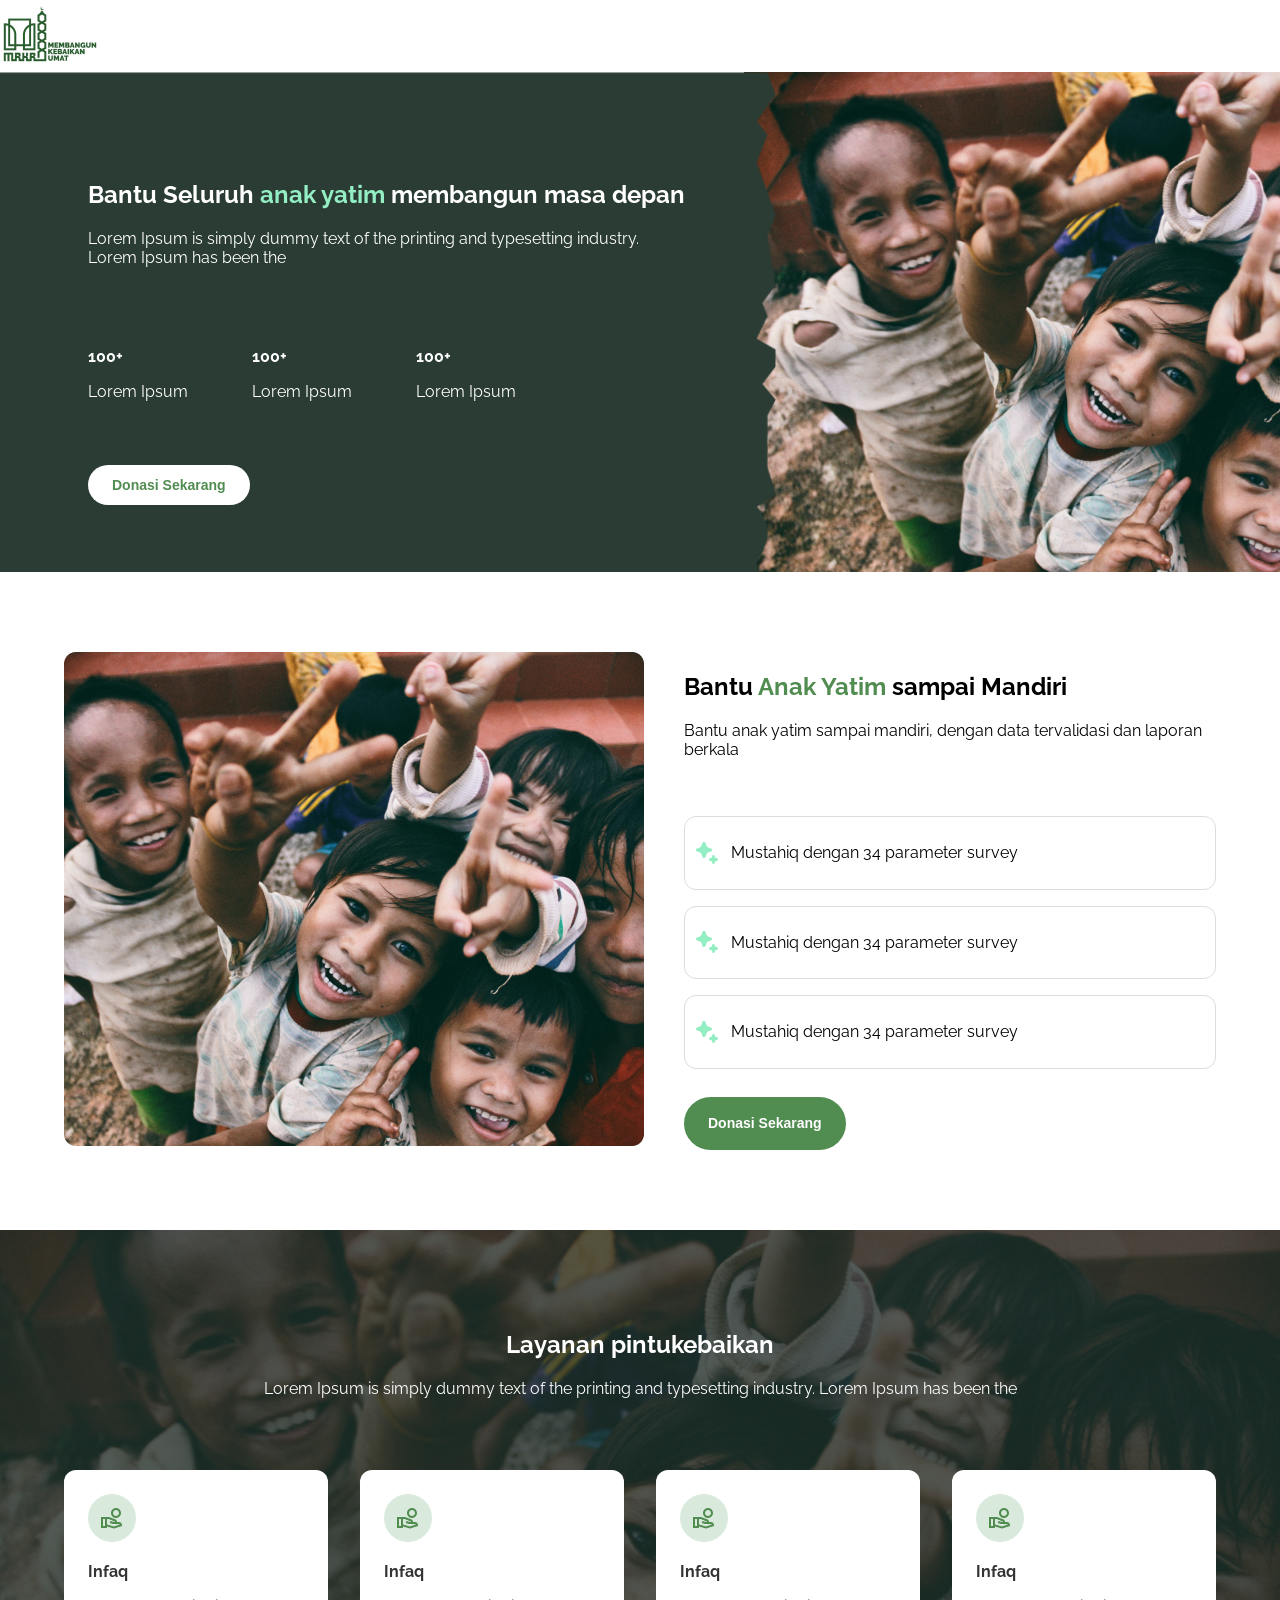
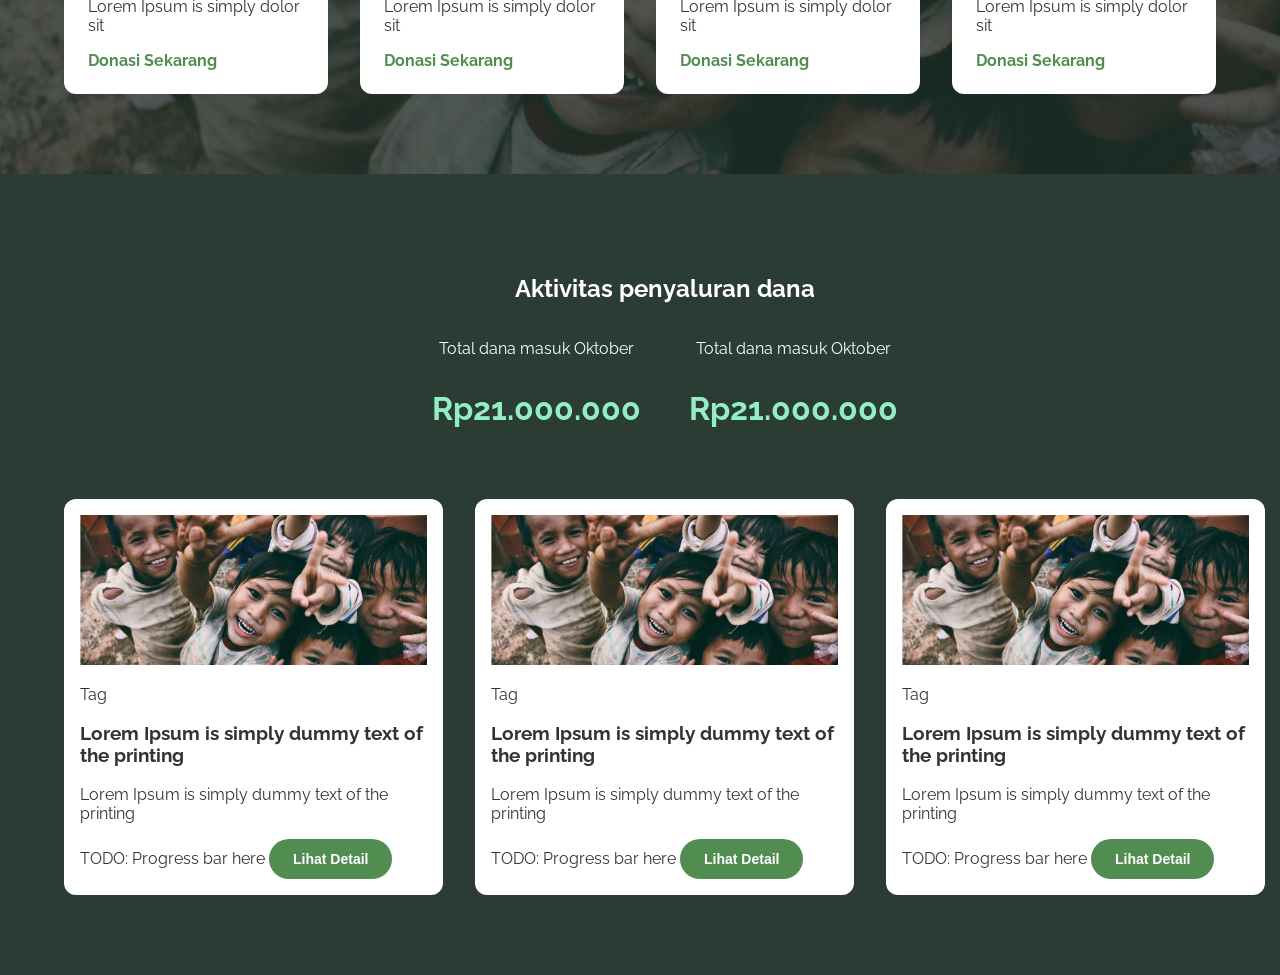
==== index.html @ 6eae84ac "feat(home): add page home" ====
<!DOCTYPE html>
<html lang="en">
  <head>
    <meta charset="UTF-8" />
    <meta name="viewport" content="width=device-width, initial-scale=1.0" />
    <title>Document</title>
    <link rel="stylesheet" href="home.css" />
  </head>
  <body>
    <nav>
      <a href="#">
        <img src="assets/Logo.png" alt="Logo" />
      </a>
    </nav>
    <section class="hero d-flex">
      <div class="hero-left">
        <div>
          <h1>Bantu Seluruh <span>anak yatim</span> membangun masa depan</h1>
          <p>
            Lorem Ipsum is simply dummy text of the printing and typesetting
            industry. Lorem Ipsum has been the
          </p>
        </div>
        <div class="d-flex credibility">
          <div class="desc">
            <p class="number"><b>100+</b></p>
            <p>Lorem Ipsum</p>
          </div>
          <div class="desc">
            <p class="number"><b>100+</b></p>
            <p>Lorem Ipsum</p>
          </div>
          <div class="desc">
            <p class="number"><b>100+</b></p>
            <p>Lorem Ipsum</p>
          </div>
        </div>
        <button class="tertiary lg">Donasi Sekarang</button>
      </div>
      <div class="hero-right">
        <img src="assets/ImageHeroRight.png" alt="hero" />
      </div>
    </section>

    <!-- section bantu  -->
    <div class="help">
      <div class="page-center">
        <div class="help-content d-flex">
          <div class="help-left">
            <img src="assets/ImageSection2.png" alt="Bantu" />
          </div>
          <div class="help-right">
            <div>
              <h2>Bantu <span>Anak Yatim</span> sampai Mandiri</h2>
              <p>
                Bantu anak yatim sampai mandiri, dengan data tervalidasi dan
                laporan berkala
              </p>
            </div>
            <div class="group-bantu">
              <div class="d-flex bantu-item">
                <img
                  src="assets/VectorIconSparkle.svg"
                  alt="VectorIconSparkle"
                />
                <p>Mustahiq dengan 34 parameter survey</p>
              </div>
              <div class="d-flex bantu-item">
                <img
                  src="assets/VectorIconSparkle.svg"
                  alt="VectorIconSparkle"
                />
                <p>Mustahiq dengan 34 parameter survey</p>
              </div>
              <div class="d-flex bantu-item">
                <img
                  src="assets/VectorIconSparkle.svg"
                  alt="VectorIconSparkle"
                />
                <p>Mustahiq dengan 34 parameter survey</p>
              </div>
            </div>
            <button class="primary lg">Donasi Sekarang</button>
          </div>
        </div>
      </div>
    </div>
    <!-- end of section bantu -->

    <!-- section layanan  -->
    <div class="layanan">
      <div class="page-center">
        <div class="layanan-content">
          <div class="text-center">
            <h2>Layanan pintukebaikan</h2>
            <p>
              Lorem Ipsum is simply dummy text of the printing and typesetting
              industry. Lorem Ipsum has been the
            </p>
          </div>
          <div class="group-layanan d-flex">
            <div class="layanan-item">
              <img src="assets/VectorIconInfaq.svg" alt="Layanan" />
              <p><b>Infaq</b></p>
              <p>Lorem Ipsum is simply dolor sit</p>
              <a href="#">Donasi Sekarang</a>
            </div>
            <div class="layanan-item">
              <img src="assets/VectorIconInfaq.svg" alt="Layanan" />
              <p><b>Infaq</b></p>
              <p>Lorem Ipsum is simply dolor sit</p>
              <a href="#">Donasi Sekarang</a>
            </div>
            <div class="layanan-item">
              <img src="assets/VectorIconInfaq.svg" alt="Layanan" />
              <p><b>Infaq</b></p>
              <p>Lorem Ipsum is simply dolor sit</p>
              <a href="#">Donasi Sekarang</a>
            </div>
            <div class="layanan-item">
              <img src="assets/VectorIconInfaq.svg" alt="Layanan" />
              <p><b>Infaq</b></p>
              <p>Lorem Ipsum is simply dolor sit</p>
              <a href="#">Donasi Sekarang</a>
            </div>
          </div>
        </div>
      </div>
    </div>
    <!-- end of layanan  -->

    <!-- section activity  -->
    <div class="activity">
      <div class="page-center">
        <div class="activity-content">
          <div class="text-center">
            <h2>Aktivitas penyaluran dana</h2>
            <div class="d-flex justify-content-center informasi-dana">
              <div class="dana">
                <p>Total dana masuk Oktober</p>
                <p class="amount">Rp21.000.000</p>
              </div>
              <div class="dana">
                <p>Total dana masuk Oktober</p>
                <p class="amount">Rp21.000.000</p>
              </div>
            </div>
          </div>
          <!-- TODO: Tab here  -->
          <div class="group-activity d-flex">
            <div class="activity-item">
              <img src="assets/Image.png" alt="Aktivitas" />
              <p class="tag">Tag</p>
              <h3>Lorem Ipsum is simply dummy text of the printing</h3>
              <p>Lorem Ipsum is simply dummy text of the printing</p>
              TODO: Progress bar here
              <button class="primary lg">Lihat Detail</button>
            </div>
            <div class="activity-item">
              <img src="assets/Image.png" alt="Aktivitas" />
              <p class="tag">Tag</p>
              <h3>Lorem Ipsum is simply dummy text of the printing</h3>
              <p>Lorem Ipsum is simply dummy text of the printing</p>
              TODO: Progress bar here
              <button class="primary lg">Lihat Detail</button>
            </div>
            <div class="activity-item">
              <img src="assets/Image.png" alt="Aktivitas" />
              <p class="tag">Tag</p>
              <h3>Lorem Ipsum is simply dummy text of the printing</h3>
              <p>Lorem Ipsum is simply dummy text of the printing</p>
              TODO: Progress bar here
              <button class="primary lg">Lihat Detail</button>
            </div>
          </div>
        </div>
      </div>
    </div>
    <!-- end of activity  -->
  </body>
</html>
---- home.css ----
@import url("https://fonts.googleapis.com/css2?family=Raleway:wght@400;600;700&display=swap");
body {
  font-family: Raleway;
  overflow-x: hidden;
  margin: 0;
}

.page-center {
  max-width: 1200px;
  width: 90%;
  margin: auto;
}

:root {
  --primary: #518c51;
  --secondary: #d9eadc;
  --dark: #2a3c34;
  --light: #fff;
  --accent: #94eec3;
  --text: #333;
  --border: #dddddd;
  --disabled: #d3d3d3;
}

button {
  cursor: pointer;
  border-radius: 4rem;
  font-weight: bold;
  transition: all 0.2s ease-in-out;
  padding: 0.75rem 1.5rem;
  width: fit-content;
}

button.primary {
  background-color: var(--primary);
  color: var(--light);
  border: none;
}

button.primary:hover {
  background-color: var(--dark);
}

button.secondary {
  background-color: transparent;
  color: var(--light);
  border: 1px solid var(--light);
}

button.secondary:hover {
  background-color: var(--text);
  color: var(--light);
}

button.tertiary {
  background-color: var(--light);
  color: var(--primary);
  border: none;
}

button.tertiary:hover {
  background-color: var(--secondary);
  color: var(--primary);
}

button.lg {
  font-size: 1rem;
}

button.lg {
  font-size: 0.875rem;
}

.d-flex {
  display: flex;
}
.text-center {
  text-align: center;
}
.justify-content-center {
  justify-content: center;
}
.hero span {
  color: var(--accent);
}
.hero {
  color: var(--light);
}

@media (min-width: 1025px) {
  .hero {
    position: relative;
    height: 500px;
  }

  .hero-left {
    background-image: url("assets/ImagebackgroundHero.png");
    background-repeat: no-repeat;
    background-size: cover;
    position: relative;
    display: flex;
    flex-direction: column;
    gap: 48px;
    z-index: 99;
    padding: 88px;
    width: 600px;
  }

  .hero-right img {
    position: absolute;
    margin-left: -2rem;
    height: 500px;
  }
  .credibility {
    gap: 64px;
  }
  .help {
    padding: 80px 0;
  }
  .help-content {
    gap: 40px;
  }
  .help-right {
    display: grid;
    gap: 28px;
  }
  .layanan {
    padding: 80px 0;
    color: var(--light);
  }
  .layanan-content {
    display: grid;
    gap: 56px;
  }
  .activity {
    padding: 80px 0;
  }
  .group-activity {
    gap: 2rem;
  }
  .amount {
    font-size: 2rem;
  }
  .informasi-dana {
    gap: 3rem;
  }
}

@media (max-width: 1024px) {
  .hero {
    flex-wrap: wrap;
    flex-direction: column-reverse;
  }
  .hero-left {
    background-image: url("assets/ImageBackgroundHeroMobile.png");
    background-repeat: no-repeat;
    background-size: cover;
    padding: 60px 20px;
    margin-top: -3rem;
  }
  .hero-right img {
    width: -webkit-fill-available;
    height: 250px;
    object-fit: cover;
  }
  .hero-left {
    display: flex;
    flex-direction: column;
    gap: 1rem;
  }
  .credibility {
    gap: 32px;
  }
  button {
    width: 100%;
  }
  .help-left img {
    width: 100%;
    height: 100%;
  }
  .help-content {
    flex-wrap: wrap;
  }
  .help {
    padding: 64px 0;
  }
  .help-right {
    display: grid;
    gap: 20px;
  }
  .layanan {
    padding: 64px 0;
    color: var(--light);
  }
  .layanan-content {
    display: grid;
    gap: 32px;
  }
  .group-layanan {
    display: grid;
    grid-template-columns: 1fr 1fr;
  }
  .activity {
    padding: 64px 0;
  }
  .group-activity {
    gap: 1rem;
  }
  .group-activity {
    overflow-x: scroll;
  }
  .amount {
    font-size: 1.5rem;
  }
  .informasi-dana {
    display: grid;
  }
}

/* section bantu  */
.group-bantu {
  display: grid;
  gap: 1rem;
}

.help-right span {
  color: var(--primary);
}

.bantu-item {
  padding: 0.5rem;
  border: 1px solid var(--border);
  border-radius: 12px;
  align-items: center;
  gap: 10px;
}

.bantu-item img {
  width: 28px;
  height: 28px;
}

/* layanan  */
.layanan {
  background-image: url("assets/ImageBackgroundLayanan.png");
  background-size: cover;
  background-repeat: no-repeat;
}

.layanan a {
  text-decoration: none;
  color: var(--primary);
  font-weight: bold;
}
.layanan-item {
  background-color: var(--light);
  color: var(--text);
  padding: 1.5rem;
  border-radius: 12px;
}

.group-layanan {
  gap: 2rem;
}

/* activity */
.activity {
  background-color: var(--dark);
  color: var(--light);
}
.activity-content {
  display: grid;
  gap: 40px;
}

.activity-item {
  background-color: var(--light);
  padding: 1rem;
  border-radius: 12px;
  color: var(--text);
}

.amount {
  font-weight: bold;
  color: var(--accent);
}
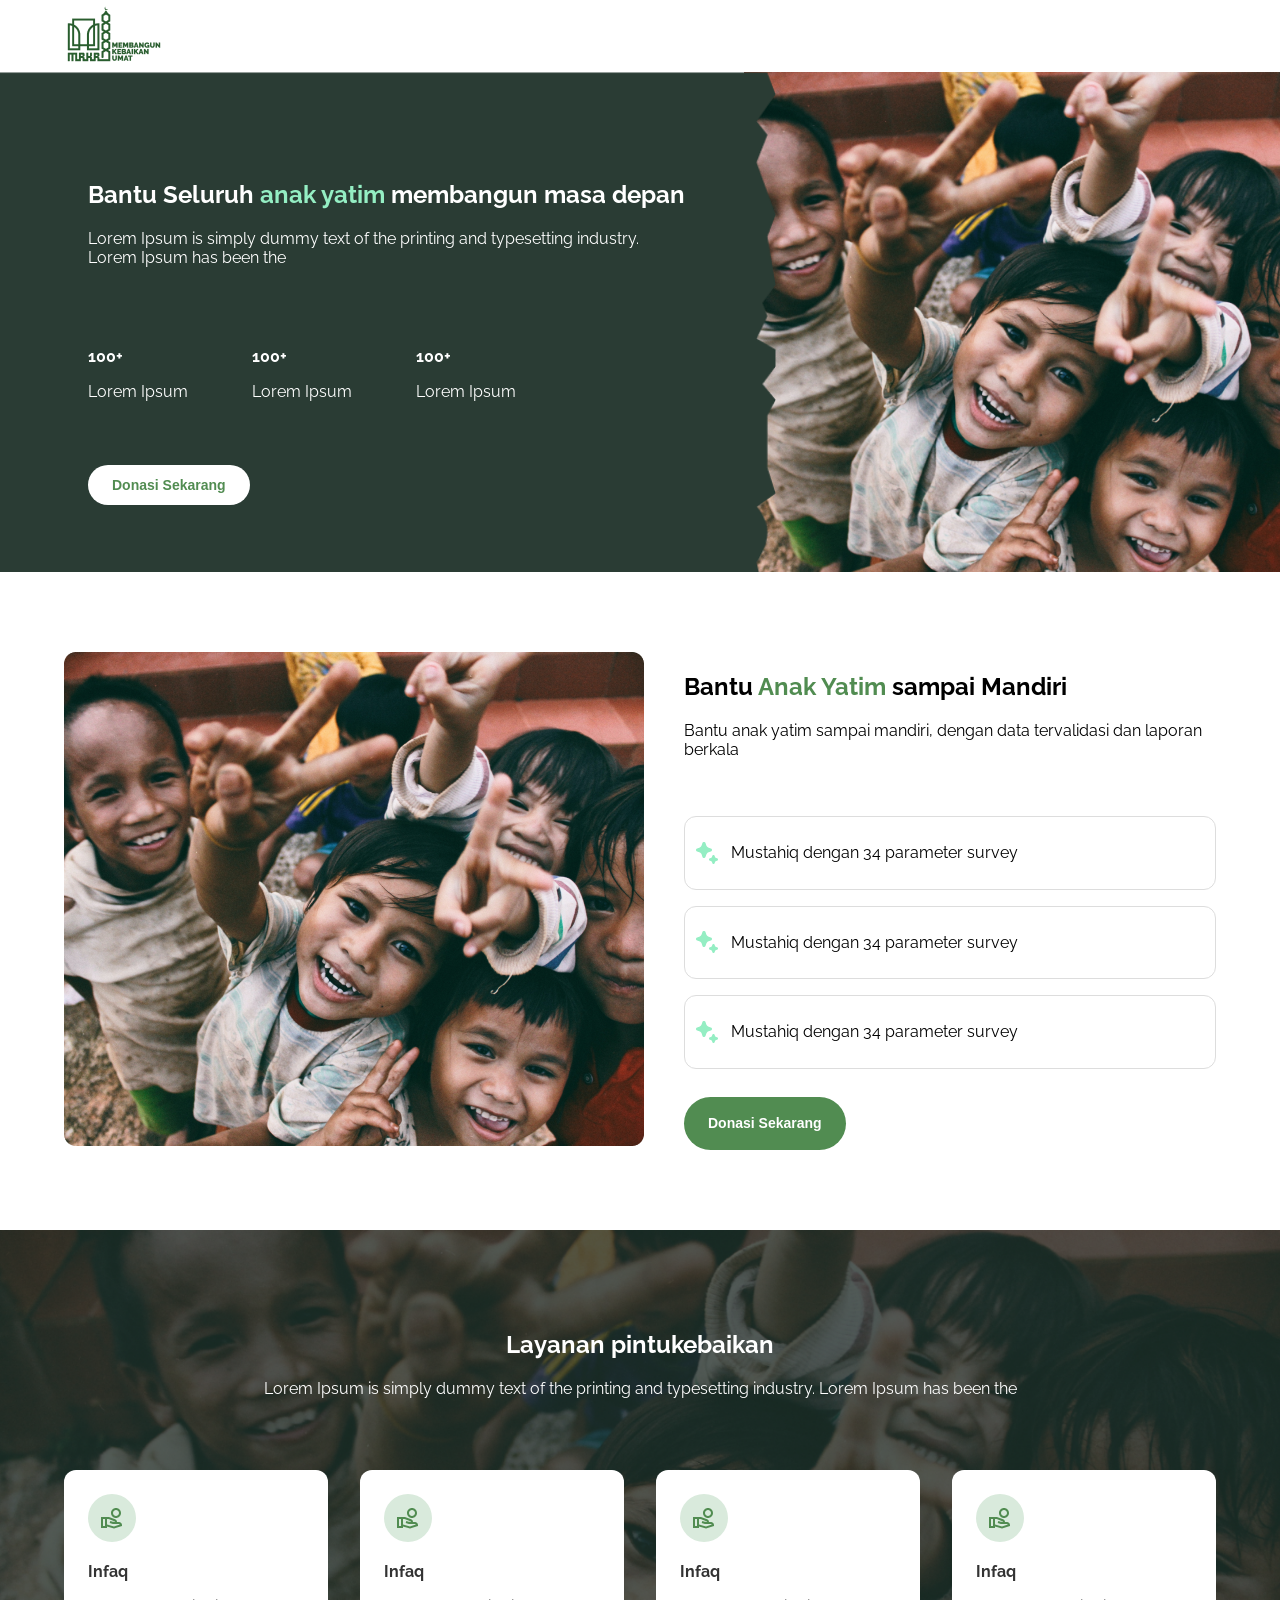
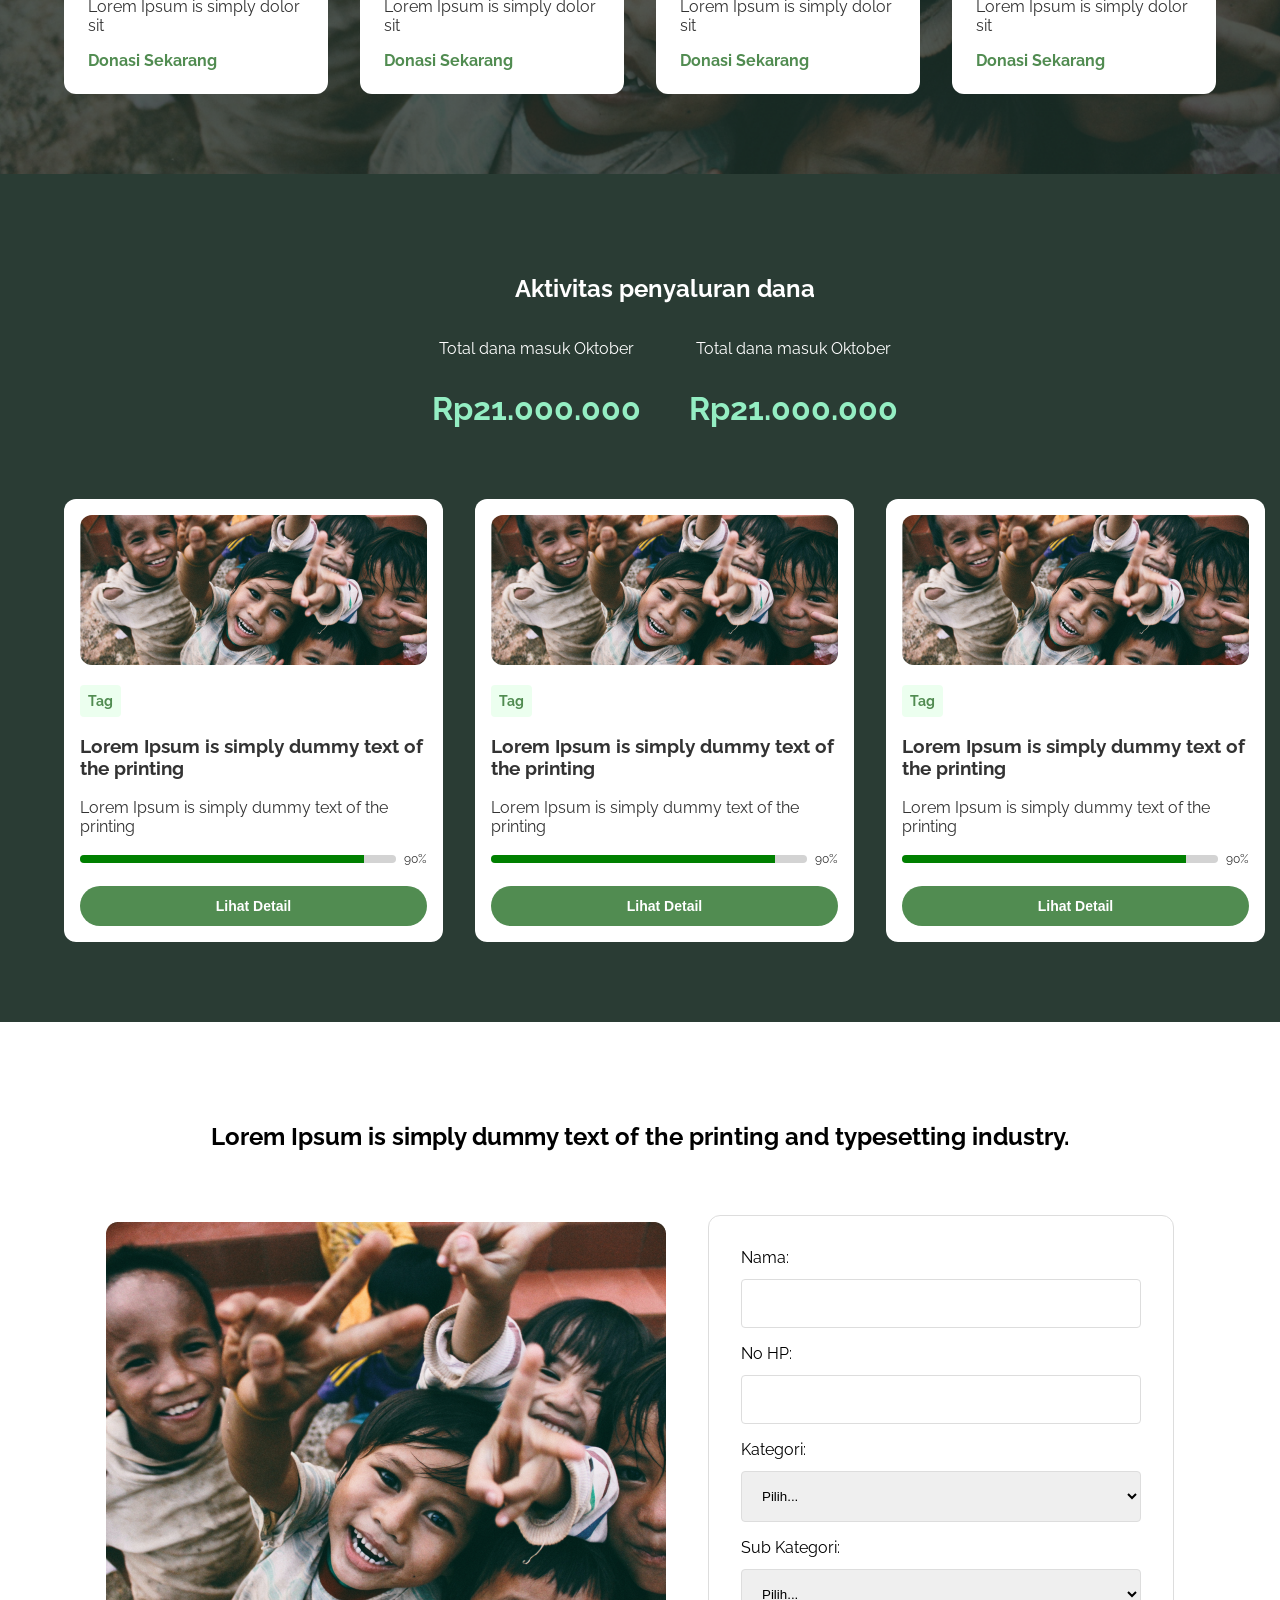
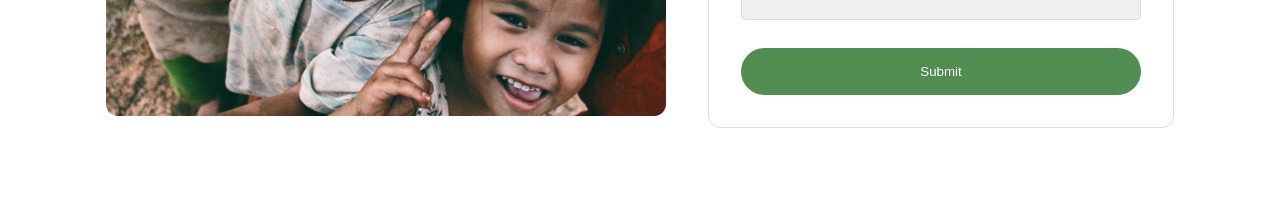
==== commit 103f047f: "chore(home): add form & fix responsive" ====
--- a/index.html
+++ b/index.html
@@ -7,7 +7,7 @@
     <link rel="stylesheet" href="home.css" />
   </head>
   <body>
-    <nav>
+    <nav class="page-center">
       <a href="#">
         <img src="assets/Logo.png" alt="Logo" />
       </a>
@@ -150,32 +150,103 @@
           <div class="group-activity d-flex">
             <div class="activity-item">
               <img src="assets/Image.png" alt="Aktivitas" />
-              <p class="tag">Tag</p>
-              <h3>Lorem Ipsum is simply dummy text of the printing</h3>
-              <p>Lorem Ipsum is simply dummy text of the printing</p>
-              TODO: Progress bar here
-              <button class="primary lg">Lihat Detail</button>
+              <div>
+                <p class="tag">Tag</p>
+                <h3>Lorem Ipsum is simply dummy text of the printing</h3>
+                <p>Lorem Ipsum is simply dummy text of the printing</p>
+                <div class="bar d-flex align-items-center">
+                  <div class="progress-bar">
+                    <div class="inner-bar" data-progress="90"></div>
+                  </div>
+                  <div class="percentage-label" data-progress="90">90%</div>
+                </div>
+              </div>
+              <button class="primary lg w-full">Lihat Detail</button>
             </div>
             <div class="activity-item">
               <img src="assets/Image.png" alt="Aktivitas" />
-              <p class="tag">Tag</p>
-              <h3>Lorem Ipsum is simply dummy text of the printing</h3>
-              <p>Lorem Ipsum is simply dummy text of the printing</p>
-              TODO: Progress bar here
-              <button class="primary lg">Lihat Detail</button>
+              <div>
+                <p class="tag">Tag</p>
+                <h3>Lorem Ipsum is simply dummy text of the printing</h3>
+                <p>Lorem Ipsum is simply dummy text of the printing</p>
+                <div class="bar d-flex align-items-center">
+                  <div class="progress-bar">
+                    <div class="inner-bar" data-progress="90"></div>
+                  </div>
+                  <div class="percentage-label" data-progress="90">90%</div>
+                </div>
+              </div>
+              <button class="primary lg w-full">Lihat Detail</button>
             </div>
             <div class="activity-item">
               <img src="assets/Image.png" alt="Aktivitas" />
-              <p class="tag">Tag</p>
-              <h3>Lorem Ipsum is simply dummy text of the printing</h3>
-              <p>Lorem Ipsum is simply dummy text of the printing</p>
-              TODO: Progress bar here
-              <button class="primary lg">Lihat Detail</button>
+              <div>
+                <p class="tag">Tag</p>
+                <h3>Lorem Ipsum is simply dummy text of the printing</h3>
+                <p>Lorem Ipsum is simply dummy text of the printing</p>
+                <div class="bar d-flex align-items-center">
+                  <div class="progress-bar">
+                    <div class="inner-bar" data-progress="90"></div>
+                  </div>
+                  <div class="percentage-label" data-progress="90">90%</div>
+                </div>
+              </div>
+              <button class="primary lg w-full">Lihat Detail</button>
             </div>
           </div>
         </div>
       </div>
     </div>
     <!-- end of activity  -->
+
+    <!-- form   -->
+    <div class="form">
+      <div class="page-center">
+        <h2 class="text-center">
+          Lorem Ipsum is simply dummy text of the printing and typesetting
+          industry.
+        </h2>
+        <div class="form-content d-flex">
+          <div class="form-left">
+            <img src="assets/ImageForm.png" alt="Image Form" />
+          </div>
+          <div class="form-right">
+            <form>
+              <div>
+                <label for="name">Nama:</label><br />
+                <input type="text" id="name" name="name" />
+              </div>
+              <div>
+                <label for="phone">No HP:</label><br />
+                <input type="tel" id="phone" name="phone" />
+              </div>
+              <div>
+                <label for="category">Kategori:</label><br />
+                <select id="category" name="category">
+                  <option value="">Pilih...</option>
+                  <option value="kategori1">Kategori 1</option>
+                  <option value="kategori2">Kategori 2</option>
+                  <!-- tambahkan option lain jika diperlukan -->
+                </select>
+              </div>
+
+              <div>
+                <label for="subcategory">Sub Kategori:</label><br />
+                <select id="subcategory" name="subcategory">
+                  <option value="">Pilih...</option>
+                  <option value="subkategori1">Sub Kategori 1</option>
+                  <option value="subkategori2">Sub Kategori 2</option>
+                  <!-- tambahkan option lain jika diperlukan -->
+                </select>
+              </div>
+
+              <input class="primary radius-full" type="submit" value="Submit" />
+            </form>
+          </div>
+        </div>
+      </div>
+    </div>
+    <!-- end of form  -->
+    <script src="home.js"></script>
   </body>
 </html>
--- a/home.css
+++ b/home.css
@@ -22,6 +22,24 @@
   --disabled: #d3d3d3;
 }
 
+.tag {
+  background-color: #ecffef;
+  color: var(--primary);
+  padding: 0.5rem;
+  border-radius: 4px;
+  font-weight: bold;
+  font-size: 14px;
+  width: fit-content;
+  margin: 0;
+}
+input,
+select {
+  width: -webkit-fill-available;
+  padding: 1rem;
+  border-radius: 4px;
+  border: 1px solid var(--border);
+  margin-top: 0.75rem;
+}
 button {
   cursor: pointer;
   border-radius: 4rem;
@@ -31,7 +49,8 @@
   width: fit-content;
 }
 
-button.primary {
+button.primary,
+.primary {
   background-color: var(--primary);
   color: var(--light);
   border: none;
@@ -70,13 +89,21 @@
 button.lg {
   font-size: 0.875rem;
 }
-
+.w-full {
+  width: 100%;
+}
+.radius-full {
+  border-radius: 4rem;
+}
 .d-flex {
   display: flex;
 }
 .text-center {
   text-align: center;
 }
+.align-items-center {
+  align-items: center;
+}
 .justify-content-center {
   justify-content: center;
 }
@@ -86,7 +113,12 @@
 .hero {
   color: var(--light);
 }
-
+form {
+  border-radius: 12px;
+  border: 1px solid var(--border);
+  gap: 1rem;
+  display: grid;
+}
 @media (min-width: 1025px) {
   .hero {
     position: relative;
@@ -110,6 +142,8 @@
     position: absolute;
     margin-left: -2rem;
     height: 500px;
+    width: -webkit-fill-available;
+    object-fit: cover;
   }
   .credibility {
     gap: 64px;
@@ -143,6 +177,18 @@
   }
   .informasi-dana {
     gap: 3rem;
+  }
+  form {
+    padding: 2rem;
+    width: 400px;
+  }
+  .form {
+    padding: 80px 0;
+  }
+  .form-content {
+    justify-content: space-evenly;
+    align-items: center;
+    margin-top: 4rem;
   }
 }
 
@@ -159,7 +205,7 @@
     margin-top: -3rem;
   }
   .hero-right img {
-    width: -webkit-fill-available;
+    width: 100%;
     height: 250px;
     object-fit: cover;
   }
@@ -214,6 +260,20 @@
   }
   .informasi-dana {
     display: grid;
+  }
+  .form-right {
+    width: 100%;
+    display: flex;
+  }
+  .form {
+    padding: 40px 0;
+  }
+  form {
+    padding: 1.5rem;
+    width: 100%;
+  }
+  .form-left {
+    display: none;
   }
 }
 
@@ -278,9 +338,37 @@
   padding: 1rem;
   border-radius: 12px;
   color: var(--text);
-}
-
+  display: flex;
+  flex-direction: column;
+  gap: 1.25rem;
+}
+.activity-item img {
+  border-radius: 12px;
+}
 .amount {
   font-weight: bold;
   color: var(--accent);
 }
+
+/* progress bar  */
+.progress-bar {
+  background-color: #d3d3d3; /* Warna grey */
+  height: 0.5rem;
+  width: 100%;
+  border-radius: 10px;
+  overflow: hidden;
+}
+
+.inner-bar {
+  background-color: #008000; /* Warna green */
+  height: 100%;
+  width: 0; /* Lebar ini akan diubah menggunakan JavaScript */
+}
+.percentage-label {
+  color: var(--text);
+  font-size: 0.75rem;
+  margin-left: 0.5rem;
+}
+.bar {
+  margin-top: 0.75rem;
+}
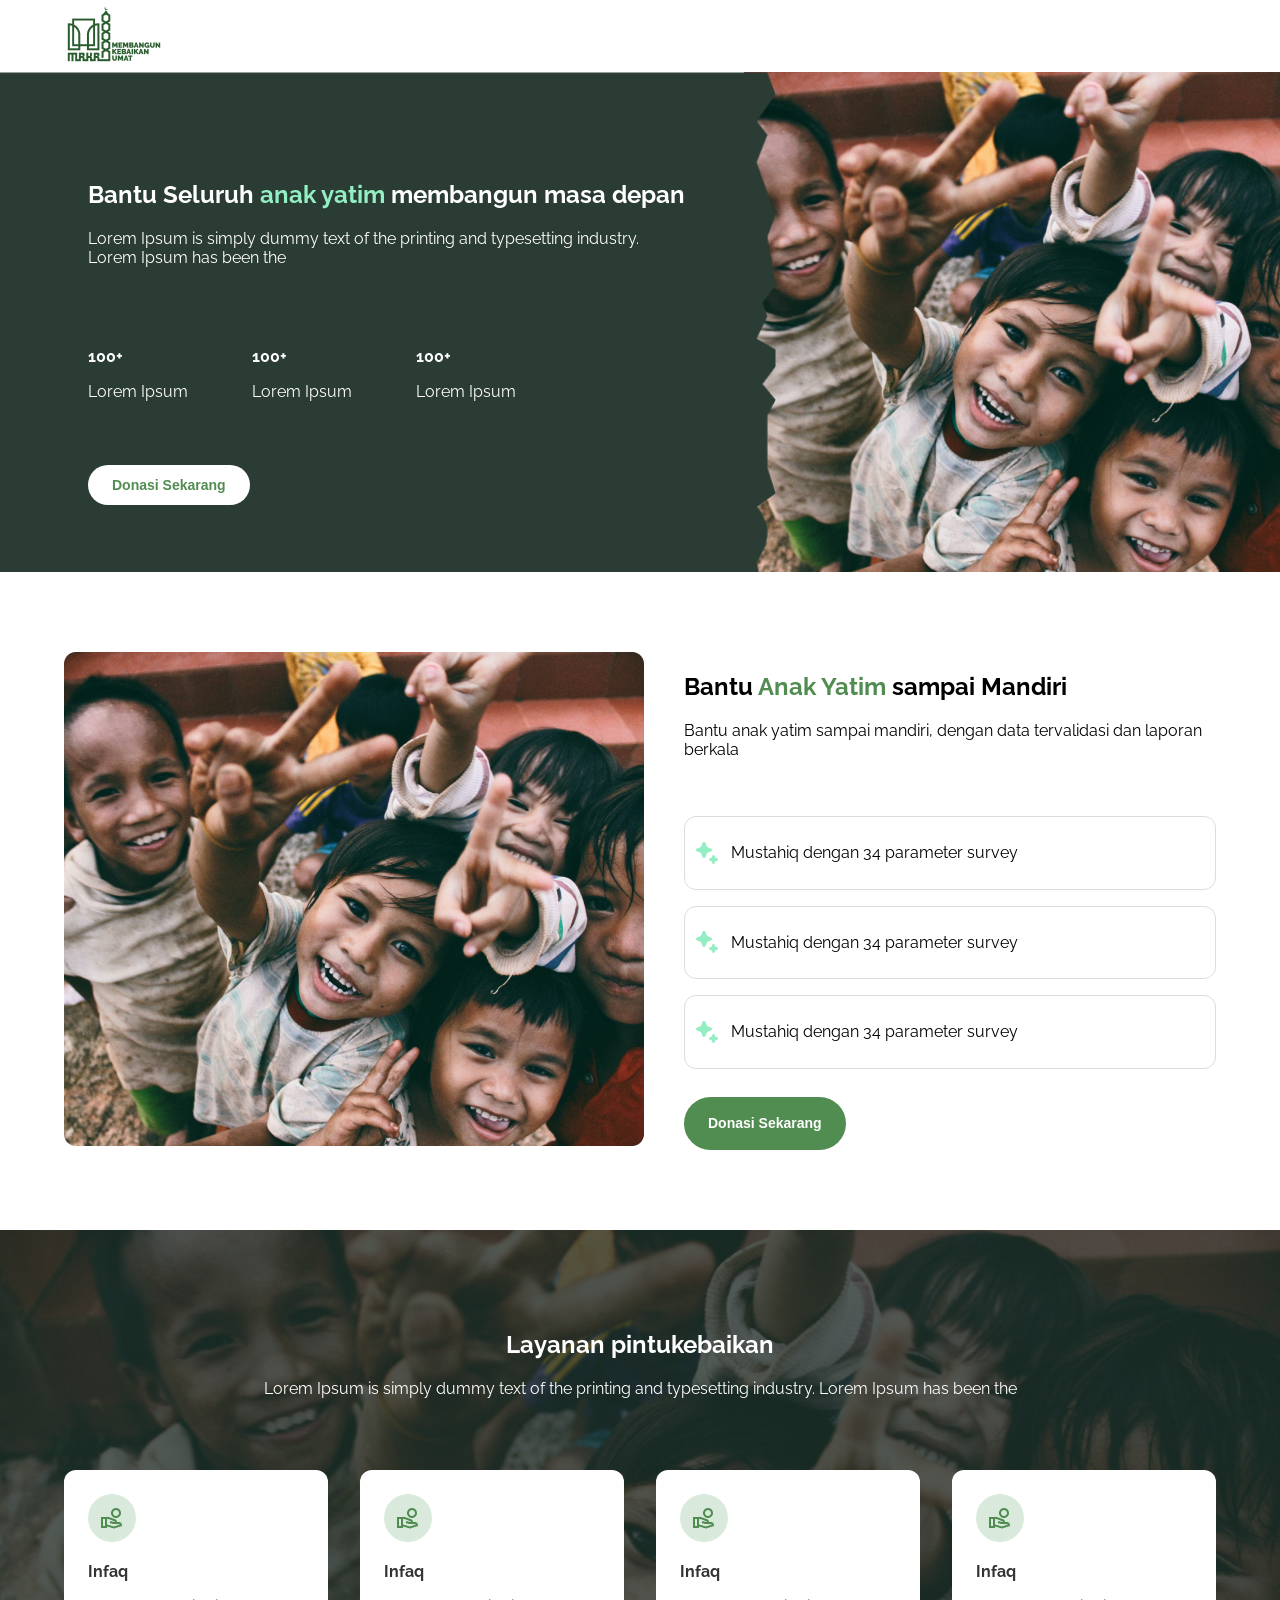
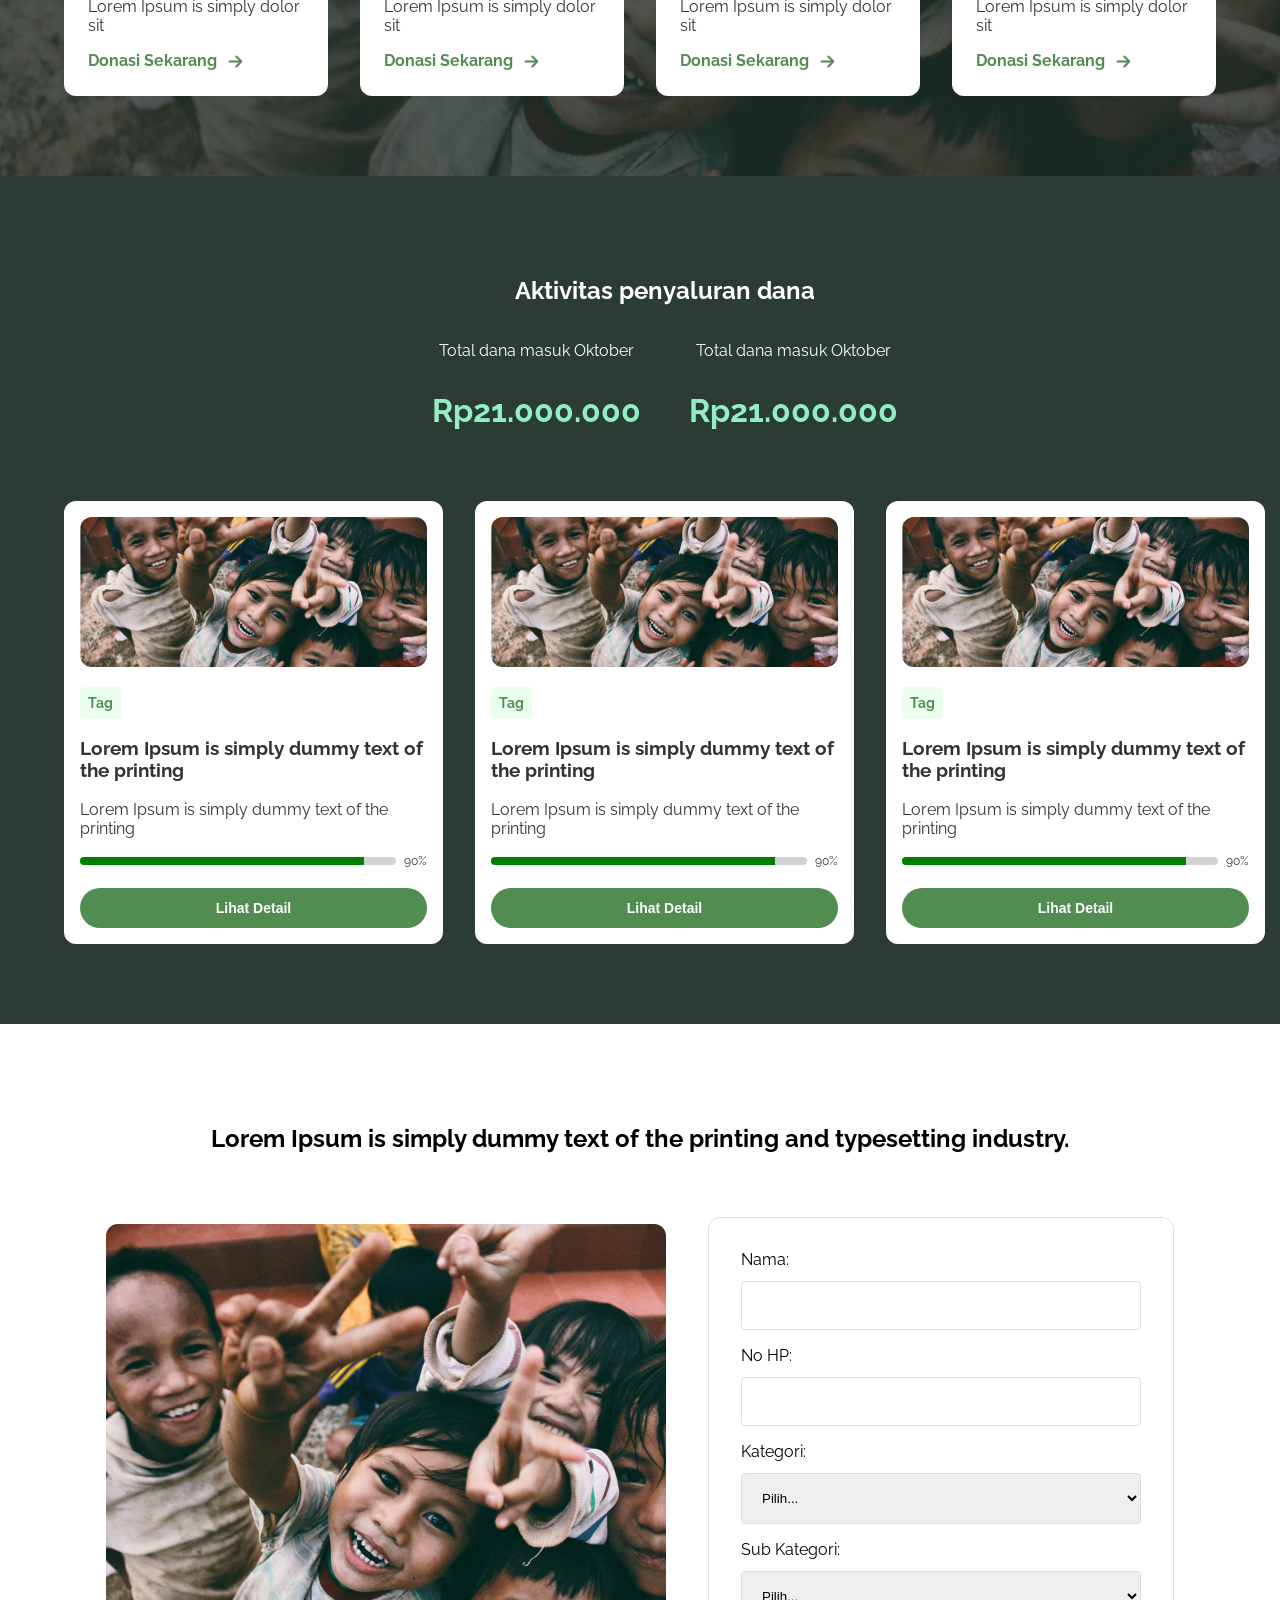
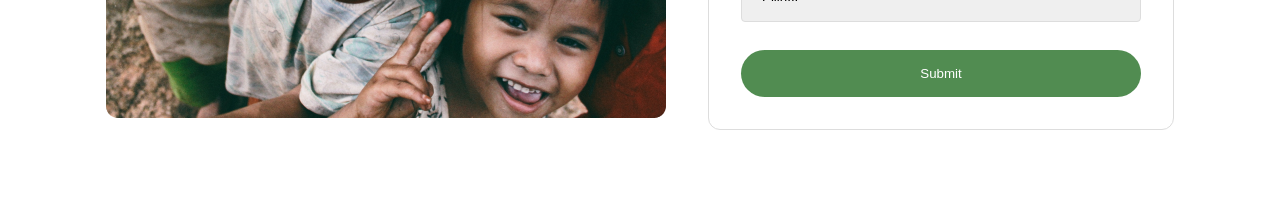
==== commit cf2b0f0c: "feat(anak-yatim): add page anak yatim" ====
--- a/index.html
+++ b/index.html
@@ -103,25 +103,37 @@
               <img src="assets/VectorIconInfaq.svg" alt="Layanan" />
               <p><b>Infaq</b></p>
               <p>Lorem Ipsum is simply dolor sit</p>
-              <a href="#">Donasi Sekarang</a>
-            </div>
-            <div class="layanan-item">
-              <img src="assets/VectorIconInfaq.svg" alt="Layanan" />
-              <p><b>Infaq</b></p>
-              <p>Lorem Ipsum is simply dolor sit</p>
-              <a href="#">Donasi Sekarang</a>
-            </div>
-            <div class="layanan-item">
-              <img src="assets/VectorIconInfaq.svg" alt="Layanan" />
-              <p><b>Infaq</b></p>
-              <p>Lorem Ipsum is simply dolor sit</p>
-              <a href="#">Donasi Sekarang</a>
-            </div>
-            <div class="layanan-item">
-              <img src="assets/VectorIconInfaq.svg" alt="Layanan" />
-              <p><b>Infaq</b></p>
-              <p>Lorem Ipsum is simply dolor sit</p>
-              <a href="#">Donasi Sekarang</a>
+              <div class="d-flex link">
+                <a href="#" class="align-items-center">Donasi Sekarang </a>
+                <img src="assets/VectorIconArrowRight.svg" alt="Arrow Right" />
+              </div>
+            </div>
+            <div class="layanan-item">
+              <img src="assets/VectorIconInfaq.svg" alt="Layanan" />
+              <p><b>Infaq</b></p>
+              <p>Lorem Ipsum is simply dolor sit</p>
+              <div class="d-flex link">
+                <a href="#" class="align-items-center">Donasi Sekarang </a>
+                <img src="assets/VectorIconArrowRight.svg" alt="Arrow Right" />
+              </div>
+            </div>
+            <div class="layanan-item">
+              <img src="assets/VectorIconInfaq.svg" alt="Layanan" />
+              <p><b>Infaq</b></p>
+              <p>Lorem Ipsum is simply dolor sit</p>
+              <div class="d-flex link">
+                <a href="#" class="align-items-center">Donasi Sekarang </a>
+                <img src="assets/VectorIconArrowRight.svg" alt="Arrow Right" />
+              </div>
+            </div>
+            <div class="layanan-item">
+              <img src="assets/VectorIconInfaq.svg" alt="Layanan" />
+              <p><b>Infaq</b></p>
+              <p>Lorem Ipsum is simply dolor sit</p>
+              <div class="d-flex link">
+                <a href="#" class="align-items-center">Donasi Sekarang </a>
+                <img src="assets/VectorIconArrowRight.svg" alt="Arrow Right" />
+              </div>
             </div>
           </div>
         </div>
@@ -197,6 +209,7 @@
         </div>
       </div>
     </div>
+
     <!-- end of activity  -->
 
     <!-- form   -->
--- a/home.css
+++ b/home.css
@@ -107,6 +107,11 @@
 .justify-content-center {
   justify-content: center;
 }
+
+.justify-content-space-between {
+  justify-content: space-between;
+}
+
 .hero span {
   color: var(--accent);
 }
@@ -203,6 +208,8 @@
     background-size: cover;
     padding: 60px 20px;
     margin-top: -3rem;
+    position: relative;
+    z-index: 99;
   }
   .hero-right img {
     width: 100%;
@@ -306,8 +313,10 @@
   background-size: cover;
   background-repeat: no-repeat;
 }
-
-.layanan a {
+.link {
+  gap: 8px;
+}
+.link a {
   text-decoration: none;
   color: var(--primary);
   font-weight: bold;
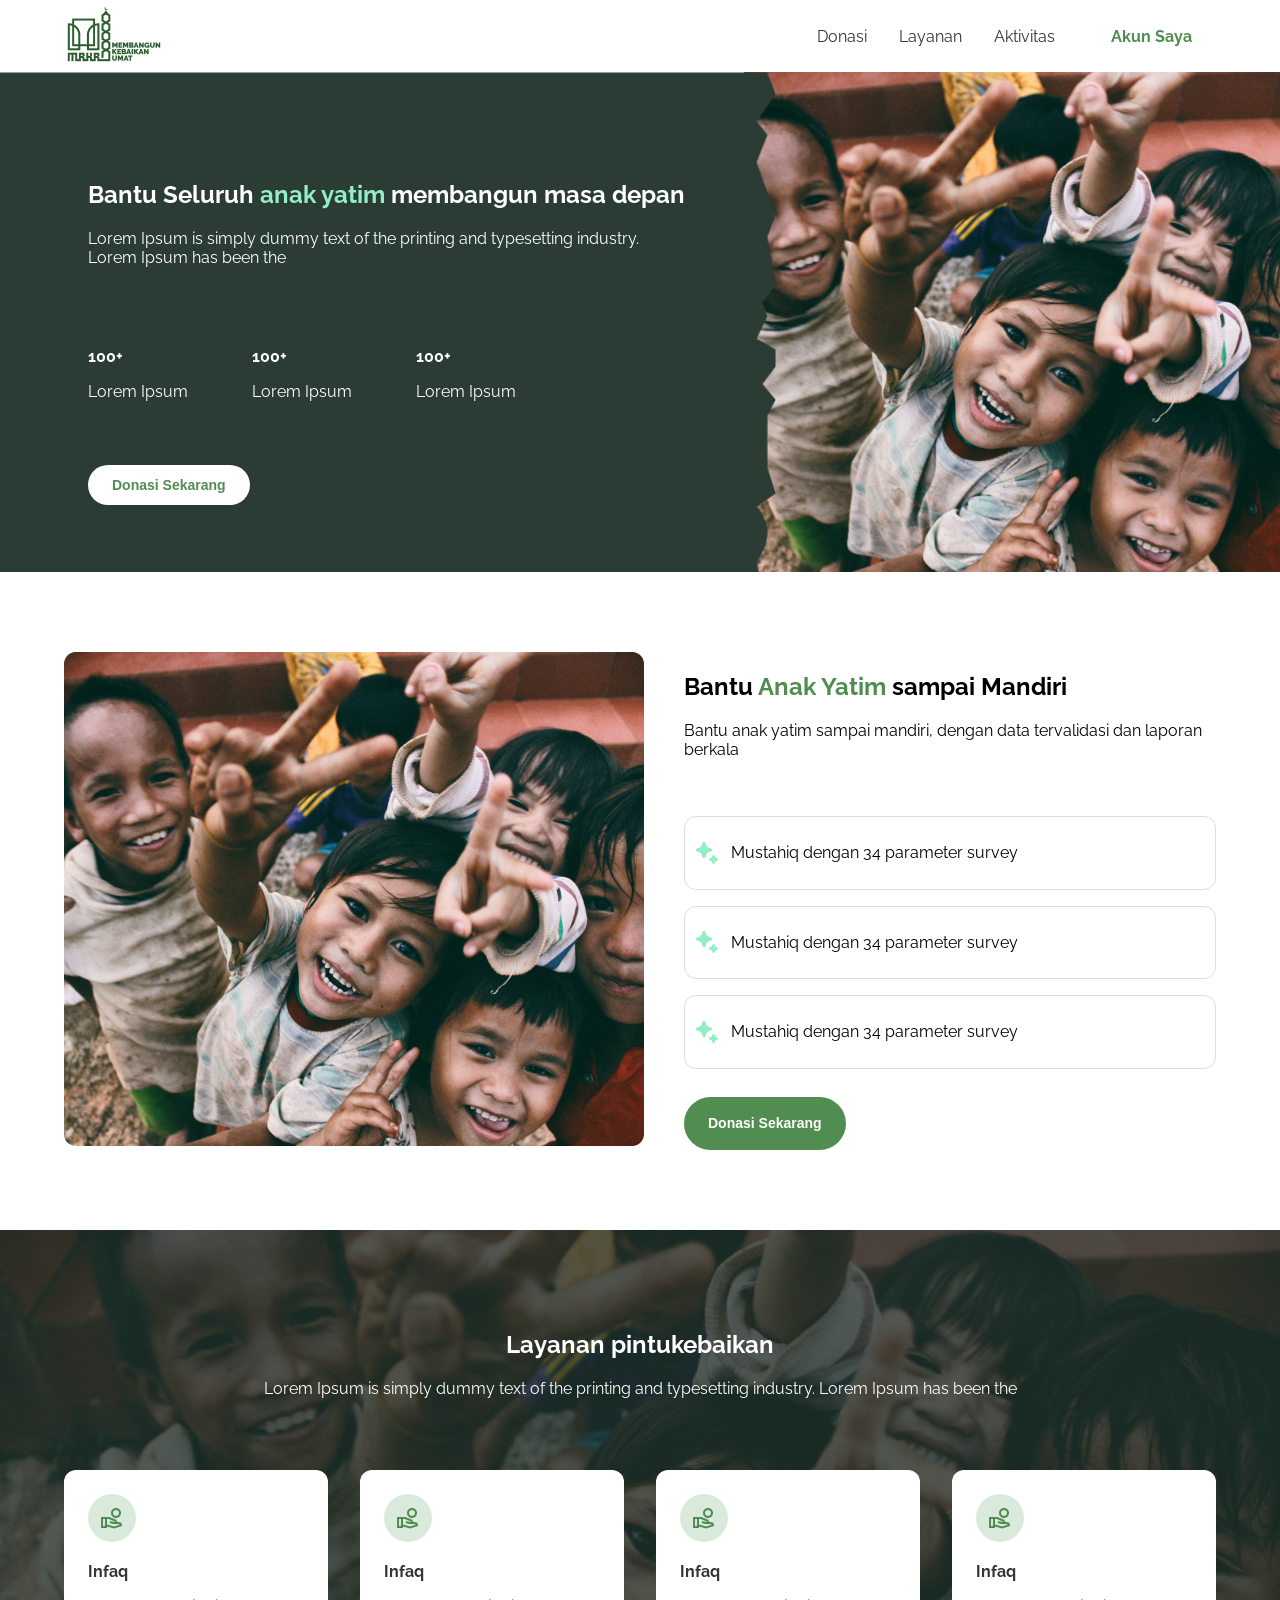
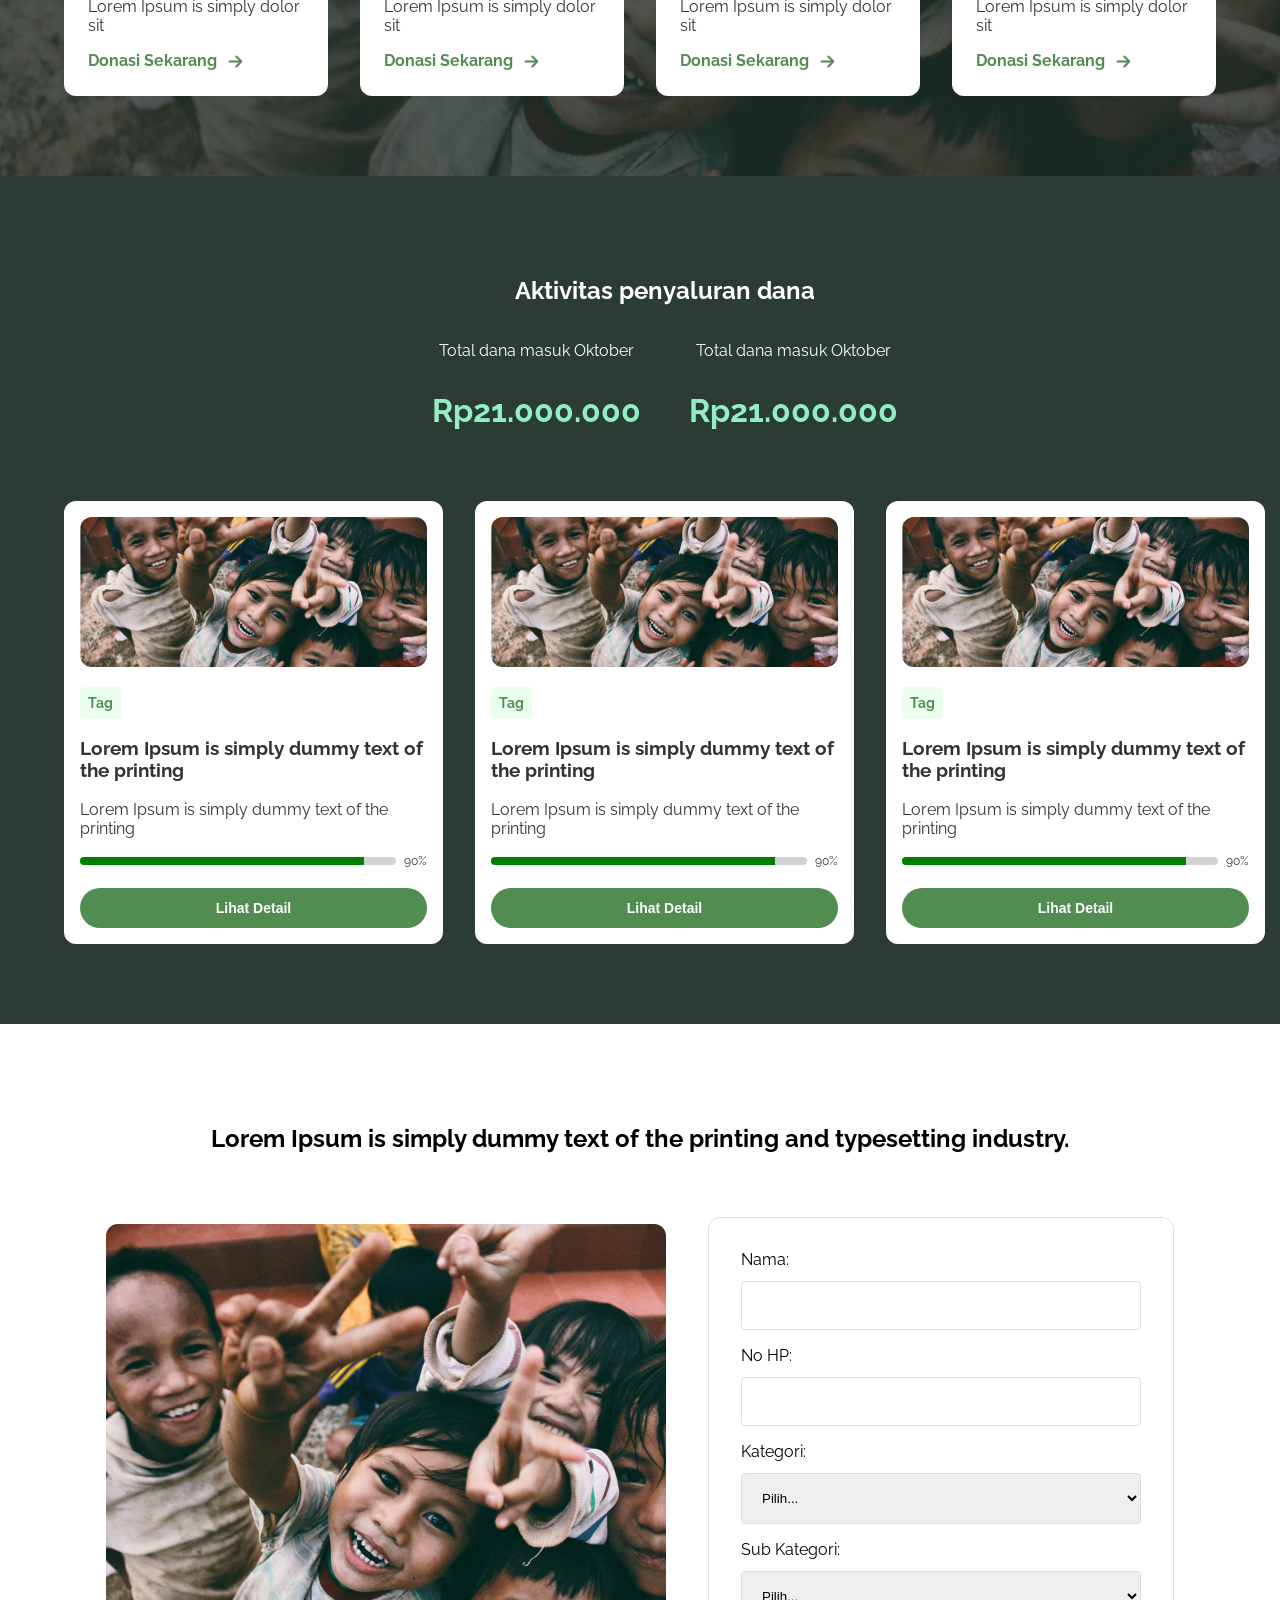
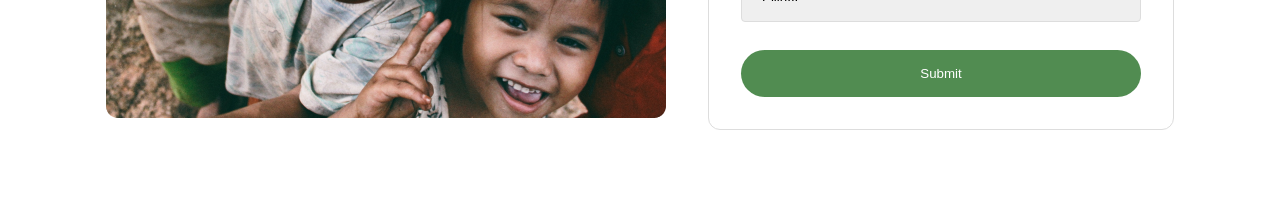
==== commit f5a5d24c: "feat(header): add header desktop" ====
--- a/index.html
+++ b/index.html
@@ -8,9 +8,32 @@
   </head>
   <body>
     <nav class="page-center">
-      <a href="#">
-        <img src="assets/Logo.png" alt="Logo" />
-      </a>
+      <div class="d-flex justify-content-space-between">
+        <a href="#" class="desktop">
+          <img src="assets/Logo.png" alt="Logo" />
+        </a>
+        <div
+          class="d-flex justify-content-space-between align-items-center gap-32"
+        >
+          <ul class="navigation-menu">
+            <li>
+              <a href="#donasi">
+                <div class="nav-menu-item">
+                  <img
+                    src="assets/icon-dcoument.svg"
+                    alt="Icon Document"
+                    class="mobile"
+                  />
+                  Donasi
+                </div>
+              </a>
+            </li>
+            <li><a href="#layanan">Layanan</a></li>
+            <li><a href="#aktivitas">Aktivitas</a></li>
+          </ul>
+          <a href="#" class="cta-ghost">Akun Saya</a>
+        </div>
+      </div>
     </nav>
     <section class="hero d-flex">
       <div class="hero-left">
@@ -43,7 +66,7 @@
     </section>
 
     <!-- section bantu  -->
-    <div class="help">
+    <div class="help" id="donasi">
       <div class="page-center">
         <div class="help-content d-flex">
           <div class="help-left">
@@ -88,7 +111,7 @@
     <!-- end of section bantu -->
 
     <!-- section layanan  -->
-    <div class="layanan">
+    <div class="layanan" id="layanan">
       <div class="page-center">
         <div class="layanan-content">
           <div class="text-center">
@@ -142,7 +165,7 @@
     <!-- end of layanan  -->
 
     <!-- section activity  -->
-    <div class="activity">
+    <div class="activity" id="aktivitas">
       <div class="page-center">
         <div class="activity-content">
           <div class="text-center">
--- a/home.css
+++ b/home.css
@@ -1,4 +1,7 @@
 @import url("https://fonts.googleapis.com/css2?family=Raleway:wght@400;600;700&display=swap");
+html {
+  scroll-behavior: smooth;
+}
 body {
   font-family: Raleway;
   overflow-x: hidden;
@@ -95,9 +98,15 @@
 .radius-full {
   border-radius: 4rem;
 }
+.m-0 {
+  margin: 0;
+}
 .d-flex {
   display: flex;
 }
+.d-grid {
+  display: grid;
+}
 .text-center {
   text-align: center;
 }
@@ -111,7 +120,36 @@
 .justify-content-space-between {
   justify-content: space-between;
 }
-
+.gap-8 {
+  gap: 8px;
+}
+.gap-12 {
+  gap: 12px;
+}
+.gap-16 {
+  gap: 16px;
+}
+.gap-20 {
+  gap: 20px;
+}
+.gap-24 {
+  gap: 24px;
+}
+.gap-28 {
+  gap: 28px;
+}
+.gap-32 {
+  gap: 32px;
+}
+.gap-40 {
+  gap: 40px;
+}
+.gap-48 {
+  gap: 48px;
+}
+.gap-56 {
+  gap: 56px;
+}
 .hero span {
   color: var(--accent);
 }
@@ -124,7 +162,42 @@
   gap: 1rem;
   display: grid;
 }
+
+.navigation-menu a {
+  text-decoration: none;
+  color: var(--text);
+  font-size: 1rem;
+}
+.navigation-menu a:hover {
+  color: var(--primary);
+}
+
 @media (min-width: 1025px) {
+  .mobile {
+    display: none;
+  }
+  .desktop {
+    display: block;
+  }
+  .navigation-menu {
+    display: flex;
+    gap: 32px;
+  }
+  ul.navigation-menu {
+    padding: 0;
+  }
+  .navigation-menu li {
+    padding: 0;
+    list-style-type: none;
+  }
+  .cta-ghost {
+    font-weight: bold;
+    font-size: 1rem;
+    color: var(--primary);
+    text-decoration: none;
+    padding: 12px 24px;
+  }
+
   .hero {
     position: relative;
     height: 500px;
@@ -198,6 +271,16 @@
 }
 
 @media (max-width: 1024px) {
+  .mobile {
+    display: block;
+  }
+  .desktop {
+    display: none;
+  }
+  .nav-menu-item {
+    display: table-caption;
+    text-align: center;
+  }
   .hero {
     flex-wrap: wrap;
     flex-direction: column-reverse;
@@ -221,6 +304,8 @@
     flex-direction: column;
     gap: 1rem;
   }
+  .cta-ghost {
+  }
   .credibility {
     gap: 32px;
   }
@@ -233,6 +318,7 @@
   }
   .help-content {
     flex-wrap: wrap;
+    justify-content: center;
   }
   .help {
     padding: 64px 0;
@@ -381,3 +467,57 @@
 .bar {
   margin-top: 0.75rem;
 }
+
+/* tab  */
+.tab {
+  overflow-x: scroll;
+  display: flex;
+  gap: 0.75rem;
+}
+
+/* Style the buttons inside the tab */
+.tab button {
+  background-color: inherit;
+  min-width: 150px;
+  border: none;
+  outline: none;
+  cursor: pointer;
+  padding: 14px 16px;
+  transition: 0.3s;
+  font-size: 17px;
+}
+
+/* Change background color of buttons on hover */
+.tab button:hover {
+  background-color: #ddd;
+}
+
+.tab button {
+  border: 1px solid var(--primary);
+  color: var(--primary);
+}
+
+/* Create an active/current tablink class */
+.tab button.active {
+  background-color: var(--primary);
+  color: var(--light);
+}
+
+/* Style the tab content */
+.tabcontent {
+  display: none;
+  padding: 6px 12px;
+  border-top: none;
+}
+
+.opacity-60 {
+  opacity: 0.6;
+}
+
+.list {
+  background-color: var(--light);
+  padding: 16px;
+  border: 1px solid var(--border);
+  border-radius: 12px;
+  cursor: pointer;
+}
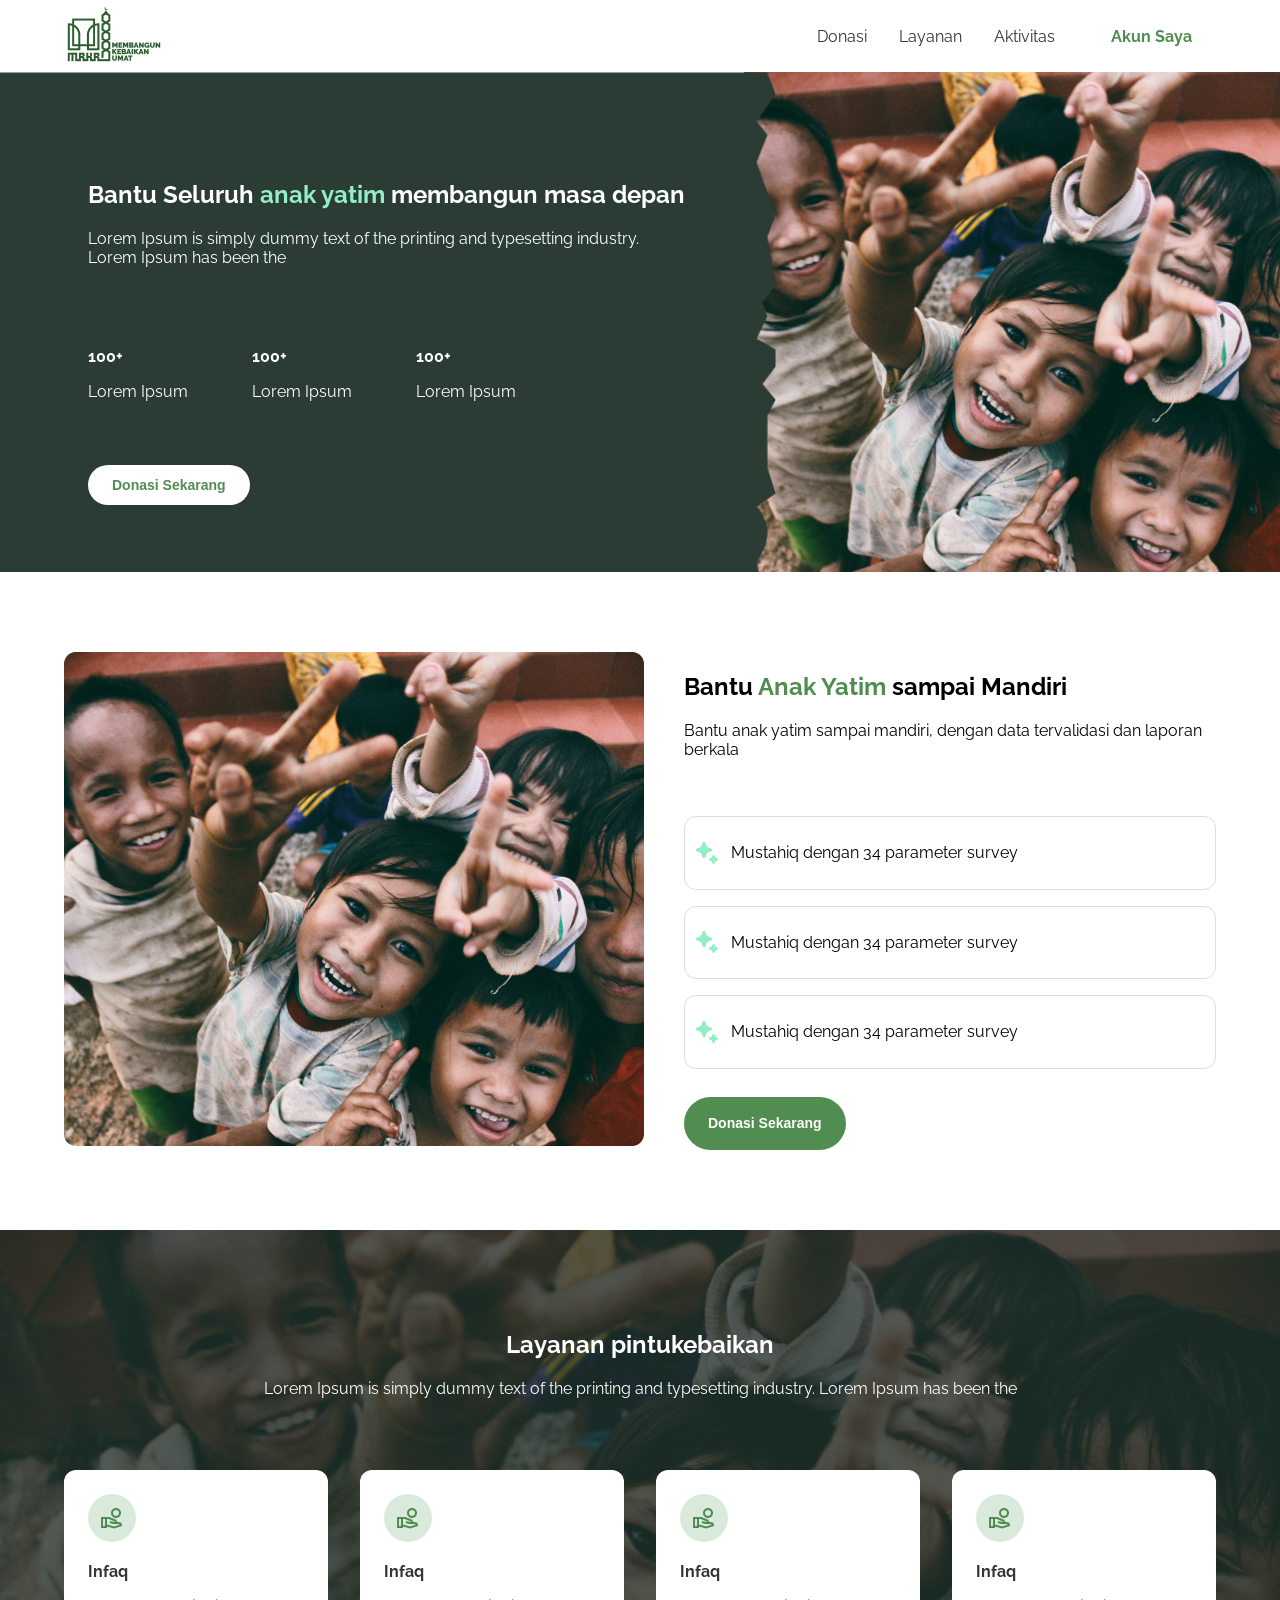
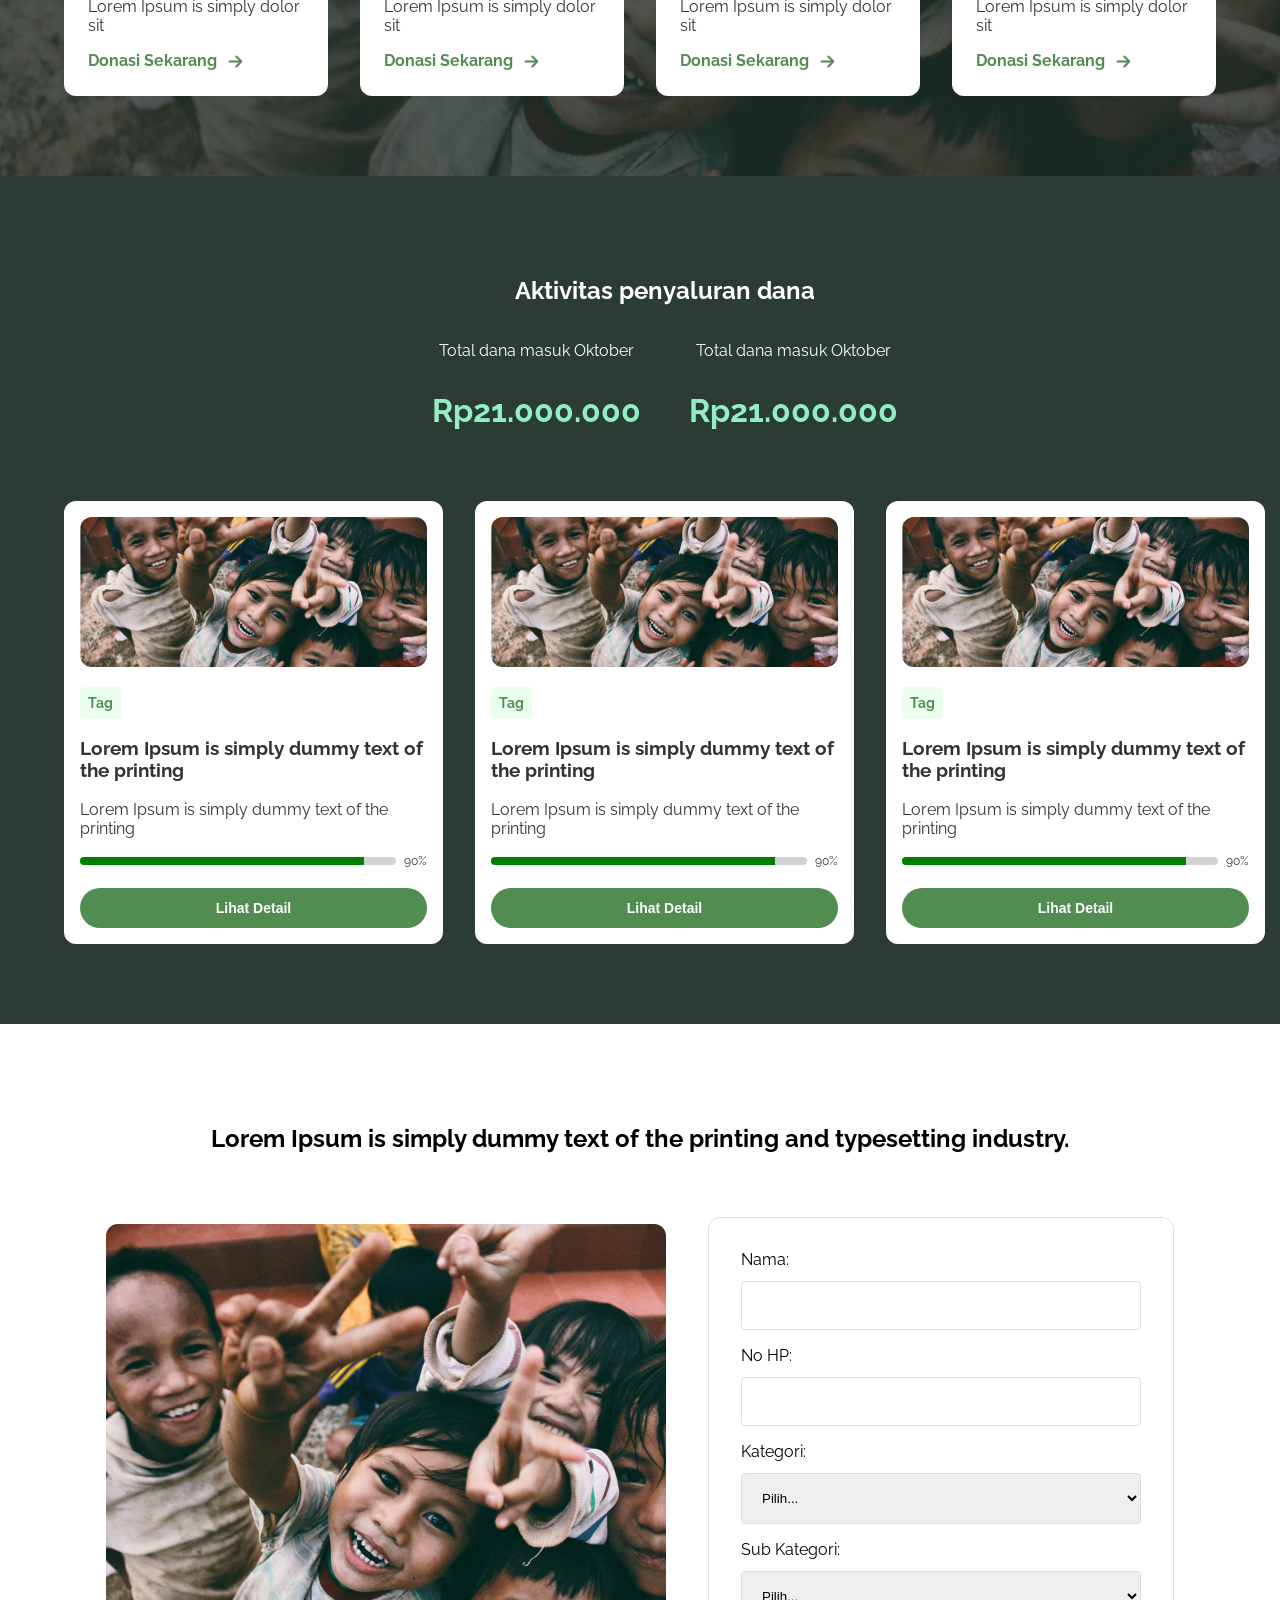
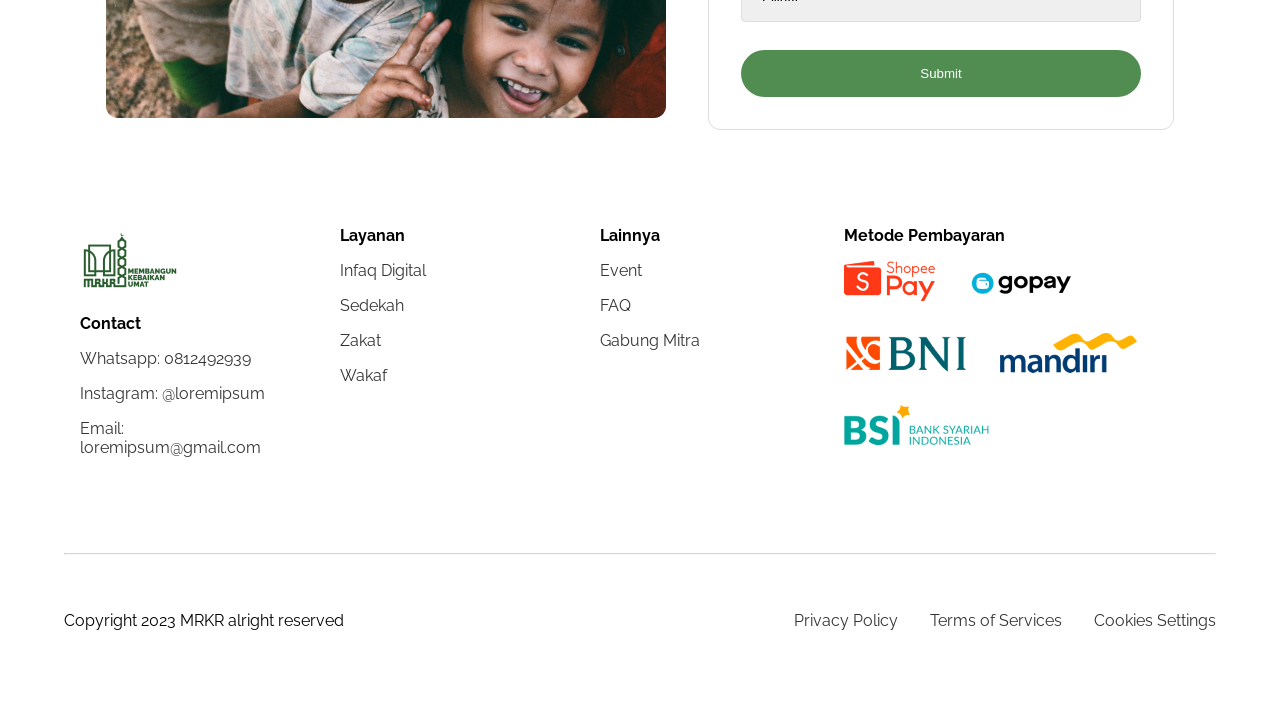
==== commit 693b2d2c: "feat(footer): add footer" ====
--- a/index.html
+++ b/index.html
@@ -7,34 +7,62 @@
     <link rel="stylesheet" href="home.css" />
   </head>
   <body>
-    <nav class="page-center">
-      <div class="d-flex justify-content-space-between">
-        <a href="#" class="desktop">
-          <img src="assets/Logo.png" alt="Logo" />
-        </a>
-        <div
-          class="d-flex justify-content-space-between align-items-center gap-32"
-        >
-          <ul class="navigation-menu">
-            <li>
-              <a href="#donasi">
-                <div class="nav-menu-item">
-                  <img
-                    src="assets/icon-dcoument.svg"
-                    alt="Icon Document"
-                    class="mobile"
-                  />
-                  Donasi
-                </div>
-              </a>
-            </li>
-            <li><a href="#layanan">Layanan</a></li>
-            <li><a href="#aktivitas">Aktivitas</a></li>
-          </ul>
-          <a href="#" class="cta-ghost">Akun Saya</a>
-        </div>
-      </div>
-    </nav>
+    <div class="nav-container">
+      <nav class="page-center">
+        <div class="d-flex justify-content-space-between">
+          <a href="#" class="desktop">
+            <img src="assets/Logo.png" alt="Logo" />
+          </a>
+          <div
+            class="d-flex justify-content-space-between align-items-center gap-32 navigation-menu-container"
+          >
+            <ul class="navigation-menu">
+              <li>
+                <a href="#donasi">
+                  <div class="nav-menu-item">
+                    <div class="mobile">
+                      <img src="assets/icon.svg" alt="Icon Document" />
+                    </div>
+                    Donasi
+                  </div>
+                </a>
+              </li>
+              <li>
+                <a href="#layanan"
+                  ><div class="nav-menu-item">
+                    <div class="mobile">
+                      <img src="assets/icon.svg" alt="Icon Document" />
+                    </div>
+                    Layanan
+                  </div></a
+                >
+              </li>
+              <li>
+                <a href="#aktivitas"
+                  ><div class="nav-menu-item">
+                    <div class="mobile">
+                      <img src="assets/icon.svg" alt="Icon Document" />
+                    </div>
+                    Aktivitas
+                  </div></a
+                >
+              </li>
+              <li class="mobile">
+                <a href="#aktivitas"
+                  ><div class="nav-menu-item">
+                    <div class="mobile">
+                      <img src="assets/icon.svg" alt="Icon Document" />
+                    </div>
+                    Profile
+                  </div></a
+                >
+              </li>
+            </ul>
+            <a href="#" class="cta-ghost desktop">Akun Saya</a>
+          </div>
+        </div>
+      </nav>
+    </div>
     <section class="hero d-flex">
       <div class="hero-left">
         <div>
@@ -283,6 +311,66 @@
       </div>
     </div>
     <!-- end of form  -->
+
+    <!-- footer  -->
+    <div class="footer">
+      <div class="page-center">
+        <div class="footer-top">
+          <div class="d-flex justify-content-space-between footer-top-content">
+            <div class="footer-top-item">
+              <ul>
+                <li><img src="assets/Logo.png" alt="Logo" /></li>
+                <li><b>Contact</b></li>
+                <li><a href="#">Whatsapp: 0812492939</a></li>
+                <li><a href="#">Instagram: @loremipsum</a></li>
+                <li><a href="#">Email: loremipsum@gmail.com</a></li>
+              </ul>
+            </div>
+            <div class="footer-top-item">
+              <ul>
+                <li><b>Layanan</b></li>
+                <li><a href="#">Infaq Digital</a></li>
+                <li><a href="#">Sedekah </a></li>
+                <li><a href="#">Zakat</a></li>
+                <li><a href="#">Wakaf</a></li>
+              </ul>
+            </div>
+            <div class="footer-top-item">
+              <ul>
+                <li><b>Lainnya</b></li>
+                <li><a href="#">Event</a></li>
+                <li><a href="#">FAQ </a></li>
+                <li><a href="#">Gabung Mitra</a></li>
+              </ul>
+            </div>
+            <div class="footer-top-item">
+              <p><b>Metode Pembayaran</b></p>
+              <div class="d-flex flex-wrap gap-32 logos">
+                <img src="assets/spay.png" alt="ShopeePay" />
+                <img src="assets/gopay.png" alt="Gopay" />
+                <img src="assets/bni.png" alt="BNI" />
+                <img src="assets/mandiri.png" alt="Mandiri" />
+                <img src="assets/bsi.png" alt="BSI" />
+              </div>
+            </div>
+          </div>
+        </div>
+        <div class="footer-bottom">
+          <hr />
+          <div
+            class="d-flex justify-content-space-between footer-bottom-content"
+          >
+            <p>Copyright 2023 MRKR alright reserved</p>
+            <ul class="d-flex gap-32">
+              <li><a href="#">Privacy Policy</a></li>
+              <li><a href="#">Terms of Services</a></li>
+              <li><a href="#">Cookies Settings</a></li>
+            </ul>
+          </div>
+        </div>
+      </div>
+    </div>
+    <!-- end of footer  -->
     <script src="home.js"></script>
   </body>
 </html>
--- a/home.css
+++ b/home.css
@@ -92,6 +92,15 @@
 button.lg {
   font-size: 0.875rem;
 }
+
+.cta-ghost {
+  font-weight: bold;
+  font-size: 1rem;
+  color: var(--primary);
+  text-decoration: none;
+  padding: 12px 24px;
+}
+
 .w-full {
   width: 100%;
 }
@@ -103,6 +112,9 @@
 }
 .d-flex {
   display: flex;
+}
+.flex-wrap {
+  flex-wrap: wrap;
 }
 .d-grid {
   display: grid;
@@ -163,39 +175,47 @@
   display: grid;
 }
 
-.navigation-menu a {
+.navigation-menu a,
+.footer a {
   text-decoration: none;
   color: var(--text);
   font-size: 1rem;
 }
-.navigation-menu a:hover {
-  color: var(--primary);
-}
-
+.navigation-menu a:hover,
+.footer a:hover {
+  color: var(--primary);
+}
+ul.navigation-menu,
+.footer ul {
+  padding: 0;
+}
+.navigation-menu li,
+.footer li {
+  padding: 0;
+  list-style-type: none;
+}
+.navigation-menu {
+  display: flex;
+  gap: 32px;
+}
+.footer-top-item li {
+  margin: 1rem;
+}
+hr {
+  opacity: 0.4;
+}
+.footer-top {
+  padding-bottom: 72px;
+}
+.footer-bottom-content {
+  padding: 32px 0 80px;
+}
 @media (min-width: 1025px) {
   .mobile {
     display: none;
   }
   .desktop {
     display: block;
-  }
-  .navigation-menu {
-    display: flex;
-    gap: 32px;
-  }
-  ul.navigation-menu {
-    padding: 0;
-  }
-  .navigation-menu li {
-    padding: 0;
-    list-style-type: none;
-  }
-  .cta-ghost {
-    font-weight: bold;
-    font-size: 1rem;
-    color: var(--primary);
-    text-decoration: none;
-    padding: 12px 24px;
   }
 
   .hero {
@@ -216,6 +236,9 @@
     width: 600px;
   }
 
+  .footer-top-item {
+    min-width: 260px;
+  }
   .hero-right img {
     position: absolute;
     margin-left: -2rem;
@@ -277,9 +300,37 @@
   .desktop {
     display: none;
   }
+
+  .logos {
+    justify-content: center;
+  }
+  .footer-bottom-content {
+    display: grid;
+    gap: 1rem;
+    text-align: center;
+  }
   .nav-menu-item {
     display: table-caption;
     text-align: center;
+    min-width: 56px;
+  }
+  .navigation-menu-container {
+    width: 100%;
+  }
+  .footer-top-content {
+    display: grid;
+    grid-template-columns: 1fr;
+    text-align: center;
+  }
+  ul.navigation-menu {
+    justify-content: space-between;
+    width: 100%;
+  }
+  .nav-container {
+    position: fixed;
+    bottom: 0;
+    width: 100%;
+    background-color: var(--light);
   }
   .hero {
     flex-wrap: wrap;
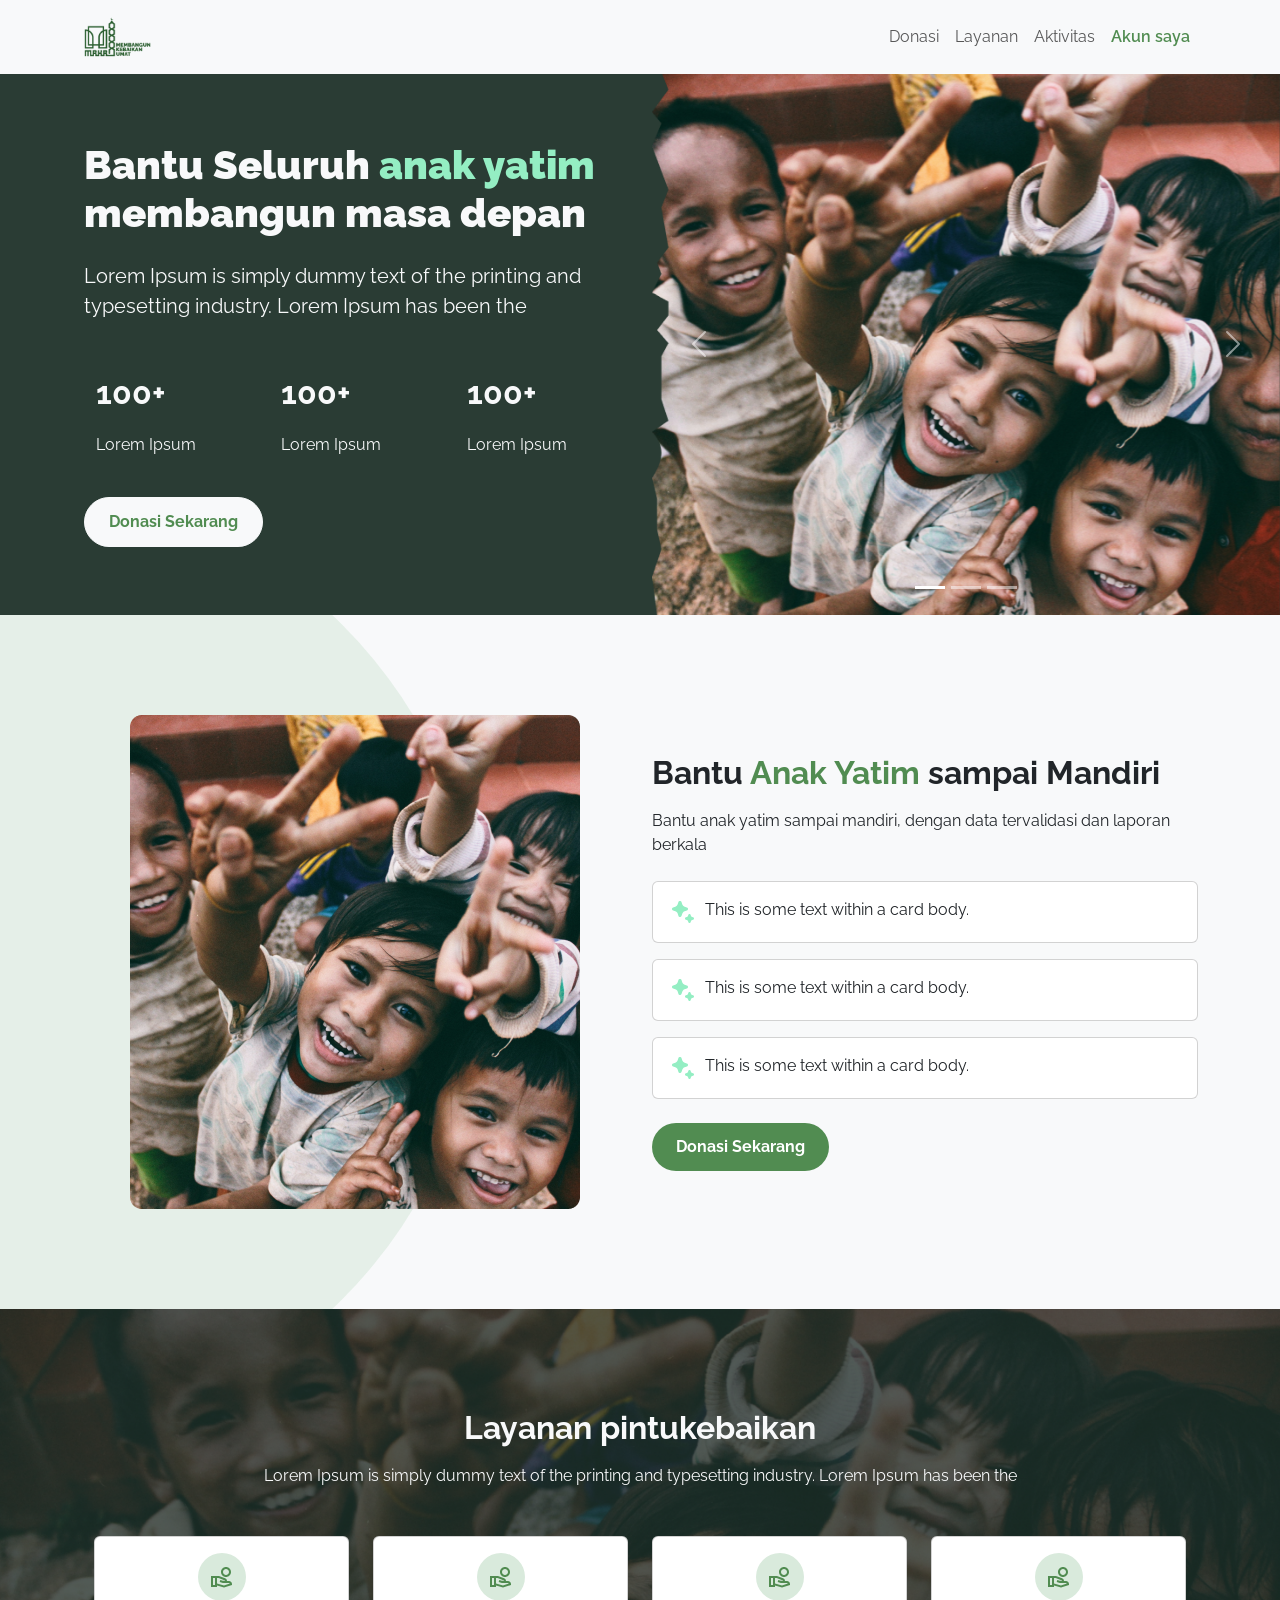
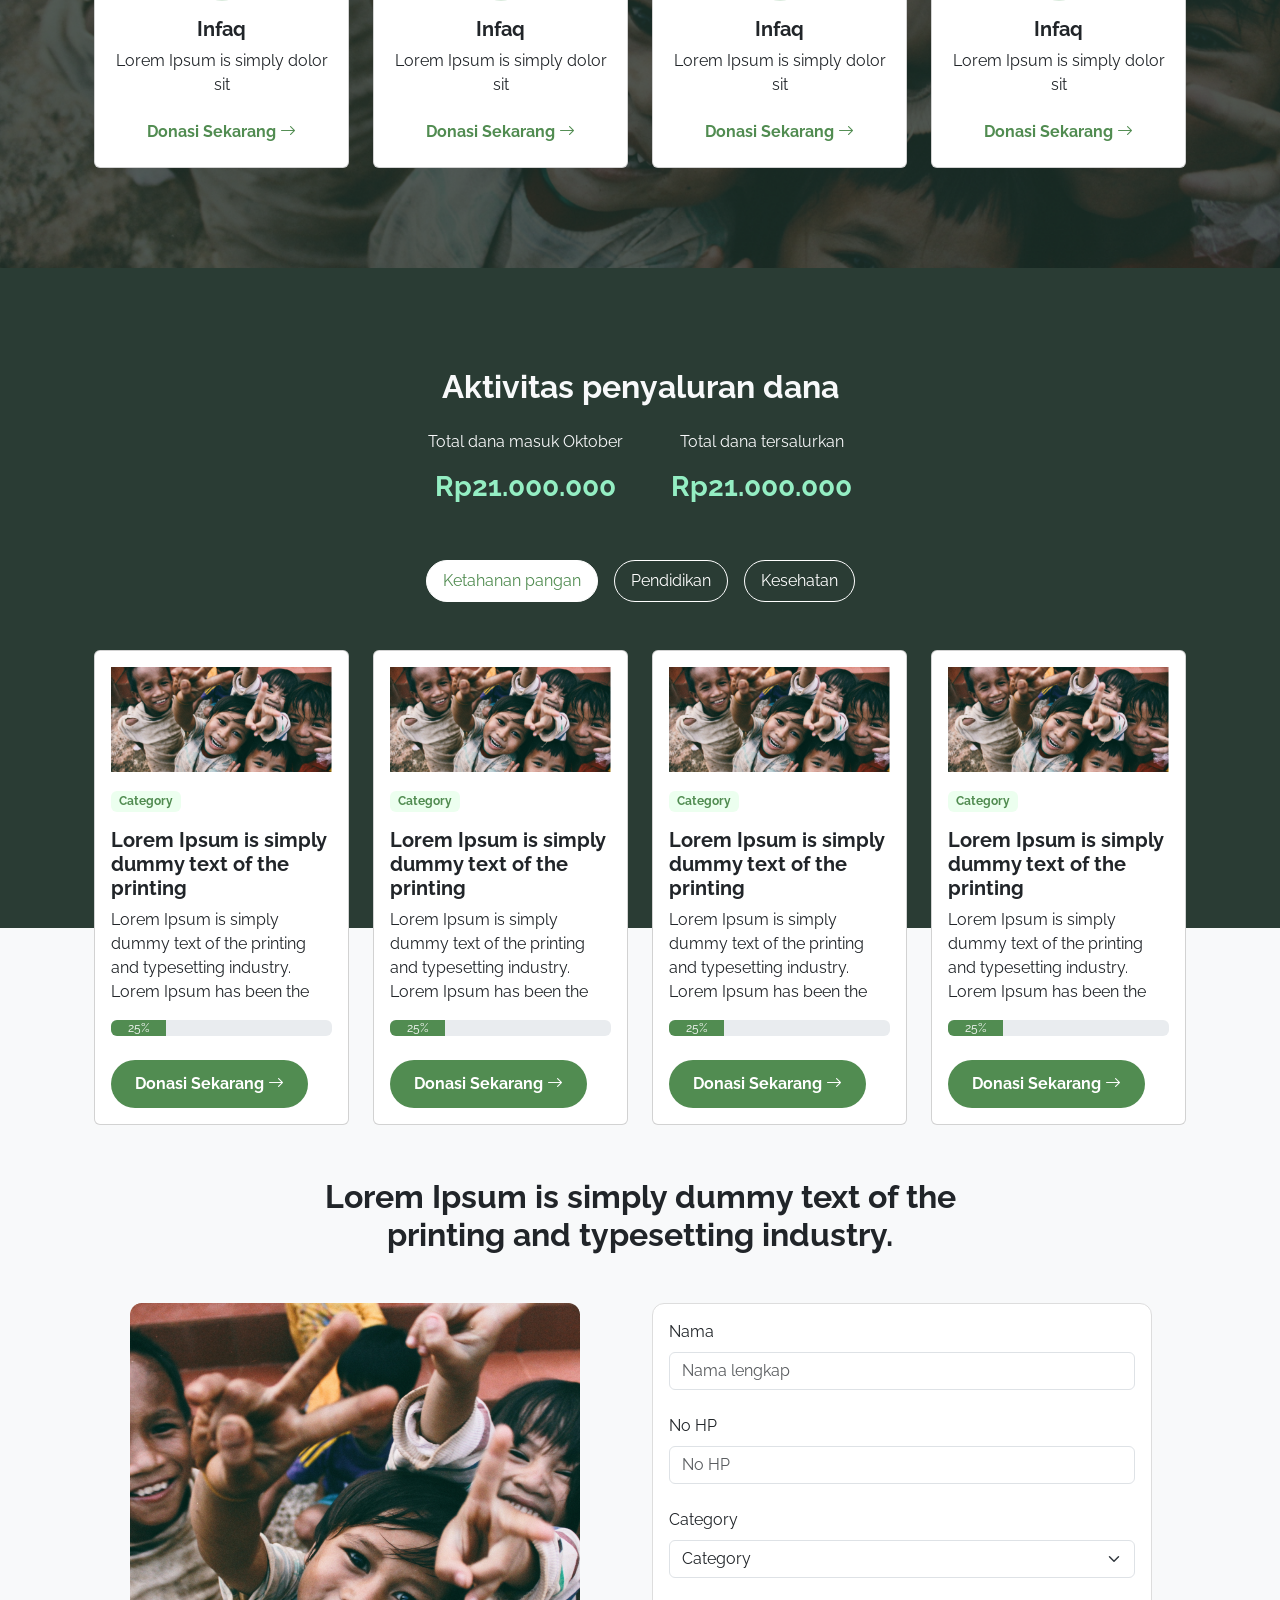
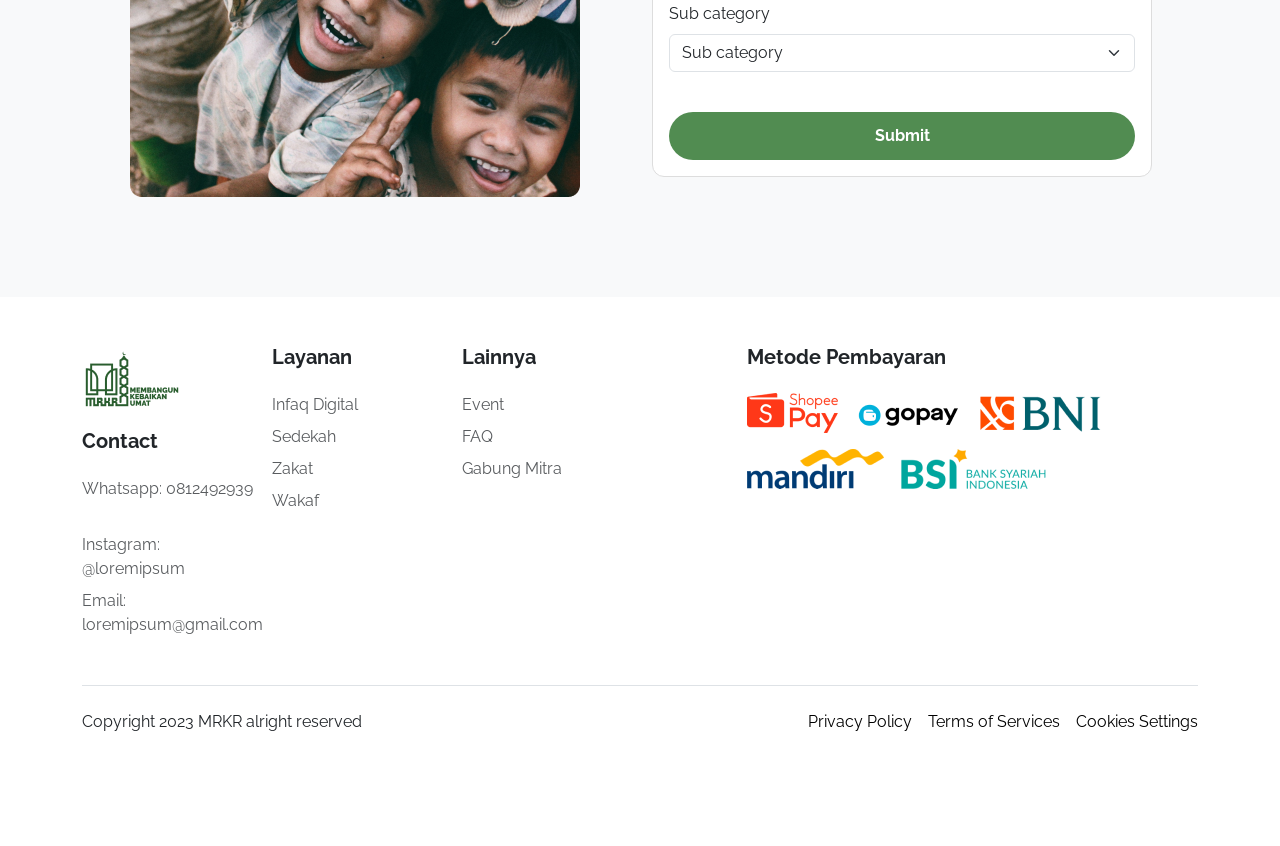
==== commit 989c0490: "fix(page): move bootstrap to root" ====
--- a/index.html
+++ b/index.html
@@ -4,373 +4,771 @@
     <meta charset="UTF-8" />
     <meta name="viewport" content="width=device-width, initial-scale=1.0" />
     <title>Document</title>
+    <link
+      href="https://cdn.jsdelivr.net/npm/bootstrap@5.3.3/dist/css/bootstrap.min.css"
+      rel="stylesheet"
+      integrity="sha384-QWTKZyjpPEjISv5WaRU9OFeRpok6YctnYmDr5pNlyT2bRjXh0JMhjY6hW+ALEwIH"
+      crossorigin="anonymous"
+    />
+    <link
+      href="https://cdn.jsdelivr.net/npm/bootstrap-icons@1.9.1/font/bootstrap-icons.css"
+      rel="stylesheet"
+    />
+
     <link rel="stylesheet" href="home.css" />
   </head>
   <body>
-    <div class="nav-container">
-      <nav class="page-center">
-        <div class="d-flex justify-content-space-between">
-          <a href="#" class="desktop">
-            <img src="assets/Logo.png" alt="Logo" />
-          </a>
-          <div
-            class="d-flex justify-content-space-between align-items-center gap-32 navigation-menu-container"
-          >
-            <ul class="navigation-menu">
-              <li>
-                <a href="#donasi">
-                  <div class="nav-menu-item">
-                    <div class="mobile">
-                      <img src="assets/icon.svg" alt="Icon Document" />
-                    </div>
-                    Donasi
-                  </div>
-                </a>
-              </li>
-              <li>
-                <a href="#layanan"
-                  ><div class="nav-menu-item">
-                    <div class="mobile">
-                      <img src="assets/icon.svg" alt="Icon Document" />
-                    </div>
-                    Layanan
-                  </div></a
-                >
-              </li>
-              <li>
-                <a href="#aktivitas"
-                  ><div class="nav-menu-item">
-                    <div class="mobile">
-                      <img src="assets/icon.svg" alt="Icon Document" />
-                    </div>
-                    Aktivitas
-                  </div></a
-                >
-              </li>
-              <li class="mobile">
-                <a href="#aktivitas"
-                  ><div class="nav-menu-item">
-                    <div class="mobile">
-                      <img src="assets/icon.svg" alt="Icon Document" />
-                    </div>
-                    Profile
-                  </div></a
-                >
-              </li>
-            </ul>
-            <a href="#" class="cta-ghost desktop">Akun Saya</a>
-          </div>
-        </div>
-      </nav>
-    </div>
-    <section class="hero d-flex">
-      <div class="hero-left">
-        <div>
-          <h1>Bantu Seluruh <span>anak yatim</span> membangun masa depan</h1>
-          <p>
-            Lorem Ipsum is simply dummy text of the printing and typesetting
-            industry. Lorem Ipsum has been the
-          </p>
-        </div>
-        <div class="d-flex credibility">
-          <div class="desc">
-            <p class="number"><b>100+</b></p>
-            <p>Lorem Ipsum</p>
-          </div>
-          <div class="desc">
-            <p class="number"><b>100+</b></p>
-            <p>Lorem Ipsum</p>
-          </div>
-          <div class="desc">
-            <p class="number"><b>100+</b></p>
-            <p>Lorem Ipsum</p>
-          </div>
-        </div>
-        <button class="tertiary lg">Donasi Sekarang</button>
+    <nav
+      class="navbar navbar-expand-lg navbar-light bg-light position-fixed w-100"
+      style="z-index: 999"
+    >
+      <div class="container">
+        <a class="navbar-brand" href="/">
+          <img src="asset/LOGO.png" alt="LOGO" style="height: 48px" />
+        </a>
+        <button
+          class="navbar-toggler"
+          type="button"
+          data-bs-toggle="collapse"
+          data-bs-target="#navbarNav"
+          aria-controls="navbarNav"
+          aria-expanded="false"
+          aria-label="Toggle navigation"
+        >
+          <span class="navbar-toggler-icon"></span>
+        </button>
+        <div class="collapse navbar-collapse" id="navbarNav">
+          <ul class="navbar-nav">
+            <li class="nav-item">
+              <a class="nav-link" href="/etalase.html">Donasi</a>
+            </li>
+            <li class="nav-item">
+              <a class="nav-link" href="#layanan">Layanan</a>
+            </li>
+            <li class="nav-item">
+              <a class="nav-link" href="#aktivitas">Aktivitas</a>
+            </li>
+            <li class="nav-item">
+              <a
+                class="nav-link active"
+                aria-current="page"
+                href="/profile.html"
+                >Akun saya</a
+              >
+            </li>
+          </ul>
+        </div>
       </div>
-      <div class="hero-right">
-        <img src="assets/ImageHeroRight.png" alt="hero" />
-      </div>
-    </section>
-
-    <!-- section bantu  -->
-    <div class="help" id="donasi">
-      <div class="page-center">
-        <div class="help-content d-flex">
-          <div class="help-left">
-            <img src="assets/ImageSection2.png" alt="Bantu" />
-          </div>
-          <div class="help-right">
-            <div>
-              <h2>Bantu <span>Anak Yatim</span> sampai Mandiri</h2>
-              <p>
-                Bantu anak yatim sampai mandiri, dengan data tervalidasi dan
-                laporan berkala
-              </p>
-            </div>
-            <div class="group-bantu">
-              <div class="d-flex bantu-item">
-                <img
-                  src="assets/VectorIconSparkle.svg"
-                  alt="VectorIconSparkle"
-                />
-                <p>Mustahiq dengan 34 parameter survey</p>
-              </div>
-              <div class="d-flex bantu-item">
-                <img
-                  src="assets/VectorIconSparkle.svg"
-                  alt="VectorIconSparkle"
-                />
-                <p>Mustahiq dengan 34 parameter survey</p>
-              </div>
-              <div class="d-flex bantu-item">
-                <img
-                  src="assets/VectorIconSparkle.svg"
-                  alt="VectorIconSparkle"
-                />
-                <p>Mustahiq dengan 34 parameter survey</p>
-              </div>
-            </div>
-            <button class="primary lg">Donasi Sekarang</button>
-          </div>
-        </div>
-      </div>
-    </div>
-    <!-- end of section bantu -->
-
-    <!-- section layanan  -->
-    <div class="layanan" id="layanan">
-      <div class="page-center">
-        <div class="layanan-content">
-          <div class="text-center">
-            <h2>Layanan pintukebaikan</h2>
-            <p>
+    </nav>
+
+    <div class="bg-dark text-light" id="hero">
+      <div class="d-flex hero-desktop">
+        <div class="row reverse">
+          <div class="col-md-6 hero-content my-auto hero-content">
+            <h1>
+              <b
+                >Bantu Seluruh
+                <span class="text-accent">anak yatim</span> membangun masa
+                depan</b
+              >
+            </h1>
+            <p class="mt-4 hero-content-description">
               Lorem Ipsum is simply dummy text of the printing and typesetting
               industry. Lorem Ipsum has been the
             </p>
-          </div>
-          <div class="group-layanan d-flex">
-            <div class="layanan-item">
-              <img src="assets/VectorIconInfaq.svg" alt="Layanan" />
-              <p><b>Infaq</b></p>
-              <p>Lorem Ipsum is simply dolor sit</p>
-              <div class="d-flex link">
-                <a href="#" class="align-items-center">Donasi Sekarang </a>
-                <img src="assets/VectorIconArrowRight.svg" alt="Arrow Right" />
+            <div class="container mt-5">
+              <div class="row">
+                <div class="col">
+                  <b class="credibility-number"><p>100+</p></b>
+                  <p>Lorem Ipsum</p>
+                </div>
+                <div class="col">
+                  <b class="credibility-number"><p>100+</p></b>
+                  <p>Lorem Ipsum</p>
+                </div>
+                <div class="col">
+                  <b class="credibility-number"><p>100+</p></b>
+                  <p>Lorem Ipsum</p>
+                </div>
               </div>
             </div>
-            <div class="layanan-item">
-              <img src="assets/VectorIconInfaq.svg" alt="Layanan" />
-              <p><b>Infaq</b></p>
-              <p>Lorem Ipsum is simply dolor sit</p>
-              <div class="d-flex link">
-                <a href="#" class="align-items-center">Donasi Sekarang </a>
-                <img src="assets/VectorIconArrowRight.svg" alt="Arrow Right" />
-              </div>
-            </div>
-            <div class="layanan-item">
-              <img src="assets/VectorIconInfaq.svg" alt="Layanan" />
-              <p><b>Infaq</b></p>
-              <p>Lorem Ipsum is simply dolor sit</p>
-              <div class="d-flex link">
-                <a href="#" class="align-items-center">Donasi Sekarang </a>
-                <img src="assets/VectorIconArrowRight.svg" alt="Arrow Right" />
-              </div>
-            </div>
-            <div class="layanan-item">
-              <img src="assets/VectorIconInfaq.svg" alt="Layanan" />
-              <p><b>Infaq</b></p>
-              <p>Lorem Ipsum is simply dolor sit</p>
-              <div class="d-flex link">
-                <a href="#" class="align-items-center">Donasi Sekarang </a>
-                <img src="assets/VectorIconArrowRight.svg" alt="Arrow Right" />
-              </div>
+            <a
+              href="/anak-yatim.html"
+              class="btn btn-light text-primary btn-md mt-4"
+              >Donasi Sekarang</a
+            >
+          </div>
+          <div class="col-md-6">
+            <div
+              id="carouselExampleIndicators"
+              class="carousel slide"
+              data-bs-ride="carousel"
+            >
+              <div class="carousel-indicators">
+                <button
+                  type="button"
+                  data-bs-target="#carouselExampleIndicators"
+                  data-bs-slide-to="0"
+                  class="active"
+                  aria-current="true"
+                  aria-label="Slide 1"
+                ></button>
+                <button
+                  type="button"
+                  data-bs-target="#carouselExampleIndicators"
+                  data-bs-slide-to="1"
+                  aria-label="Slide 2"
+                ></button>
+                <button
+                  type="button"
+                  data-bs-target="#carouselExampleIndicators"
+                  data-bs-slide-to="2"
+                  aria-label="Slide 3"
+                ></button>
+              </div>
+              <div class="carousel-inner">
+                <div class="carousel-item active">
+                  <img
+                    src="asset/ImageHeroDesktop.png"
+                    class="d-block w-100 desktop"
+                    alt="..."
+                  />
+                  <img
+                    src="asset/ImageHeroMobile.png"
+                    alt="Image Hero"
+                    class="image-hero w-100 mobile"
+                  />
+                </div>
+                <div class="carousel-item">
+                  <img
+                    src="asset/ImageHeroDesktop.png"
+                    class="d-block w-100 desktop"
+                    alt="..."
+                  />
+                  <img
+                    src="asset/ImageHeroMobile.png"
+                    alt="Image Hero"
+                    class="image-hero w-100 mobile"
+                  />
+                </div>
+                <div class="carousel-item">
+                  <img
+                    src="asset/ImageHeroDesktop.png"
+                    class="d-block w-100 desktop"
+                    alt="..."
+                  />
+                  <img
+                    src="asset/ImageHeroMobile.png"
+                    alt="Image Hero"
+                    class="image-hero w-100 mobile"
+                  />
+                </div>
+              </div>
+              <button
+                class="carousel-control-prev"
+                type="button"
+                data-bs-target="#carouselExampleIndicators"
+                data-bs-slide="prev"
+              >
+                <span
+                  class="carousel-control-prev-icon"
+                  aria-hidden="true"
+                ></span>
+                <span class="visually-hidden">Previous</span>
+              </button>
+              <button
+                class="carousel-control-next"
+                type="button"
+                data-bs-target="#carouselExampleIndicators"
+                data-bs-slide="next"
+              >
+                <span
+                  class="carousel-control-next-icon"
+                  aria-hidden="true"
+                ></span>
+                <span class="visually-hidden">Next</span>
+              </button>
             </div>
           </div>
         </div>
       </div>
     </div>
-    <!-- end of layanan  -->
-
-    <!-- section activity  -->
-    <div class="activity" id="aktivitas">
-      <div class="page-center">
-        <div class="activity-content">
-          <div class="text-center">
-            <h2>Aktivitas penyaluran dana</h2>
-            <div class="d-flex justify-content-center informasi-dana">
-              <div class="dana">
-                <p>Total dana masuk Oktober</p>
-                <p class="amount">Rp21.000.000</p>
-              </div>
-              <div class="dana">
-                <p>Total dana masuk Oktober</p>
-                <p class="amount">Rp21.000.000</p>
+
+    <div class="bg-light text-dark section-2" id="bantu-anak-yatim">
+      <div class="container py-section">
+        <div class="row">
+          <div class="col-md-6 text-center d-none d-md-block">
+            <img src="asset/ImageSection2.png" alt="Image section 2" />
+          </div>
+          <div class="col-md-6 my-auto">
+            <h2>
+              Bantu <span class="text-primary">Anak Yatim</span> sampai Mandiri
+            </h2>
+            <p class="mt-3">
+              Bantu anak yatim sampai mandiri, dengan data tervalidasi dan
+              laporan berkala
+            </p>
+            <div class="d-grid gap-3 mt-4">
+              <div class="card">
+                <div class="card-body">
+                  <div class="d-flex gap-2">
+                    <img src="asset/VectorIconSparkle.svg" alt="Icon sparkle" />
+                    <p class="my-0">This is some text within a card body.</p>
+                  </div>
+                </div>
+              </div>
+              <div class="card">
+                <div class="card-body">
+                  <div class="d-flex gap-2">
+                    <img src="asset/VectorIconSparkle.svg" alt="Icon sparkle" />
+                    <p class="my-0">This is some text within a card body.</p>
+                  </div>
+                </div>
+              </div>
+              <div class="card">
+                <div class="card-body">
+                  <div class="d-flex gap-2">
+                    <img src="asset/VectorIconSparkle.svg" alt="Icon sparkle" />
+                    <p class="my-0">This is some text within a card body.</p>
+                  </div>
+                </div>
               </div>
             </div>
-          </div>
-          <!-- TODO: Tab here  -->
-          <div class="group-activity d-flex">
-            <div class="activity-item">
-              <img src="assets/Image.png" alt="Aktivitas" />
-              <div>
-                <p class="tag">Tag</p>
-                <h3>Lorem Ipsum is simply dummy text of the printing</h3>
-                <p>Lorem Ipsum is simply dummy text of the printing</p>
-                <div class="bar d-flex align-items-center">
-                  <div class="progress-bar">
-                    <div class="inner-bar" data-progress="90"></div>
-                  </div>
-                  <div class="percentage-label" data-progress="90">90%</div>
-                </div>
-              </div>
-              <button class="primary lg w-full">Lihat Detail</button>
-            </div>
-            <div class="activity-item">
-              <img src="assets/Image.png" alt="Aktivitas" />
-              <div>
-                <p class="tag">Tag</p>
-                <h3>Lorem Ipsum is simply dummy text of the printing</h3>
-                <p>Lorem Ipsum is simply dummy text of the printing</p>
-                <div class="bar d-flex align-items-center">
-                  <div class="progress-bar">
-                    <div class="inner-bar" data-progress="90"></div>
-                  </div>
-                  <div class="percentage-label" data-progress="90">90%</div>
-                </div>
-              </div>
-              <button class="primary lg w-full">Lihat Detail</button>
-            </div>
-            <div class="activity-item">
-              <img src="assets/Image.png" alt="Aktivitas" />
-              <div>
-                <p class="tag">Tag</p>
-                <h3>Lorem Ipsum is simply dummy text of the printing</h3>
-                <p>Lorem Ipsum is simply dummy text of the printing</p>
-                <div class="bar d-flex align-items-center">
-                  <div class="progress-bar">
-                    <div class="inner-bar" data-progress="90"></div>
-                  </div>
-                  <div class="percentage-label" data-progress="90">90%</div>
-                </div>
-              </div>
-              <button class="primary lg w-full">Lihat Detail</button>
-            </div>
+            <a href="/anak-yatim.html" class="btn btn-primary btn-md mt-4"
+              >Donasi Sekarang</a
+            >
           </div>
         </div>
       </div>
     </div>
 
-    <!-- end of activity  -->
-
-    <!-- form   -->
-    <div class="form">
-      <div class="page-center">
-        <h2 class="text-center">
+    <div class="layanan text-light" id="layanan">
+      <div class="container py-section">
+        <div class="row">
+          <div class="col text-center">
+            <h2>Layanan pintukebaikan</h2>
+            <p class="mt-3">
+              Lorem Ipsum is simply dummy text of the printing and typesetting
+              industry. Lorem Ipsum has been the
+            </p>
+            <div class="container mt-5">
+              <div class="row" style="row-gap: 1.5rem">
+                <div class="col">
+                  <div class="card">
+                    <img
+                      src="asset/VectorIconDonasi.svg"
+                      class="card-img-top pt-3"
+                      alt="VectorIconDonasi"
+                      style="width: 48px; align-self: center"
+                    />
+                    <div class="card-body">
+                      <h5 class="card-title">Infaq</h5>
+                      <p class="card-text">Lorem Ipsum is simply dolor sit</p>
+                      <a href="#" class="btn btn-link"
+                        >Donasi Sekarang&nbsp;<span
+                          class="bi-arrow-right"
+                        ></span
+                      ></a>
+                    </div>
+                  </div>
+                </div>
+                <div class="col">
+                  <div class="card">
+                    <img
+                      src="asset/VectorIconDonasi.svg"
+                      class="card-img-top pt-3"
+                      alt="VectorIconDonasi"
+                      style="width: 48px; align-self: center"
+                    />
+                    <div class="card-body">
+                      <h5 class="card-title">Infaq</h5>
+                      <p class="card-text">Lorem Ipsum is simply dolor sit</p>
+                      <a href="#" class="btn btn-link"
+                        >Donasi Sekarang&nbsp;<span
+                          class="bi-arrow-right"
+                        ></span
+                      ></a>
+                    </div>
+                  </div>
+                </div>
+                <div class="col">
+                  <div class="card">
+                    <img
+                      src="asset/VectorIconDonasi.svg"
+                      class="card-img-top pt-3"
+                      alt="VectorIconDonasi"
+                      style="width: 48px; align-self: center"
+                    />
+                    <div class="card-body">
+                      <h5 class="card-title">Infaq</h5>
+                      <p class="card-text">Lorem Ipsum is simply dolor sit</p>
+                      <a href="#" class="btn btn-link"
+                        >Donasi Sekarang&nbsp;<span
+                          class="bi-arrow-right"
+                        ></span
+                      ></a>
+                    </div>
+                  </div>
+                </div>
+                <div class="col">
+                  <div class="card">
+                    <img
+                      src="asset/VectorIconDonasi.svg"
+                      class="card-img-top pt-3"
+                      alt="VectorIconDonasi"
+                      style="width: 48px; align-self: center"
+                    />
+                    <div class="card-body">
+                      <h5 class="card-title">Infaq</h5>
+                      <p class="card-text">Lorem Ipsum is simply dolor sit</p>
+                      <a href="#" class="btn btn-link"
+                        >Donasi Sekarang&nbsp;<span
+                          class="bi-arrow-right"
+                        ></span
+                      ></a>
+                    </div>
+                  </div>
+                </div>
+              </div>
+            </div>
+          </div>
+        </div>
+      </div>
+    </div>
+
+    <div class="activity bg-dark text-light py-section" id="aktivitas">
+      <div class="container">
+        <div class="row">
+          <div class="col text-center">
+            <h2 class="mb-4">Aktivitas penyaluran dana</h2>
+            <div class="d-flex justify-content-center gap-5">
+              <div>
+                <p>Total dana masuk Oktober</p>
+                <h3 class="text-accent">Rp21.000.000</h3>
+              </div>
+              <div>
+                <p>Total dana tersalurkan</p>
+                <h3 class="text-accent">Rp21.000.000</h3>
+              </div>
+            </div>
+          </div>
+        </div>
+      </div>
+      <div class="container mt-5">
+        <div class="row">
+          <div class="col">
+            <ul
+              class="nav nav-pills mb-3 justify-content-center gap-3"
+              id="pills-tab"
+              role="tablist"
+            >
+              <li class="nav-item" role="presentation">
+                <button
+                  class="nav-link active"
+                  id="pills-ketahanan-tab"
+                  data-bs-toggle="pill"
+                  data-bs-target="#pills-ketahanan"
+                  type="button"
+                  role="tab"
+                  aria-controls="pills-ketahanan"
+                  aria-selected="true"
+                >
+                  Ketahanan pangan
+                </button>
+              </li>
+              <li class="nav-item" role="presentation">
+                <button
+                  class="nav-link"
+                  id="pills-pendidikan-tab"
+                  data-bs-toggle="pill"
+                  data-bs-target="#pills-pendidikan"
+                  type="button"
+                  role="tab"
+                  aria-controls="pills-pendidikan"
+                  aria-selected="false"
+                >
+                  Pendidikan
+                </button>
+              </li>
+              <li class="nav-item" role="presentation">
+                <button
+                  class="nav-link"
+                  id="pills-kesehatan-tab"
+                  data-bs-toggle="pill"
+                  data-bs-target="#pills-kesehatan"
+                  type="button"
+                  role="tab"
+                  aria-controls="pills-kesehatan"
+                  aria-selected="false"
+                >
+                  Kesehatan
+                </button>
+              </li>
+            </ul>
+            <div class="tab-content" id="pills-tabContent">
+              <div
+                class="tab-pane fade show active"
+                id="pills-ketahanan"
+                role="tabpanel"
+                aria-labelledby="pills-ketahanan-tab"
+              >
+                <div class="container mt-5">
+                  <div class="row" style="row-gap: 1.5rem">
+                    <div class="col">
+                      <div class="card">
+                        <img
+                          src="asset/image-activity.png"
+                          class="card-img-top px-3 pt-3"
+                          alt="Activity"
+                        />
+                        <div class="card-body">
+                          <span class="badge bg-primary-subtle mb-3"
+                            >Category</span
+                          >
+
+                          <h5 class="card-title">
+                            Lorem Ipsum is simply dummy text of the printing
+                          </h5>
+                          <p class="card-text">
+                            Lorem Ipsum is simply dummy text of the printing and
+                            typesetting industry. Lorem Ipsum has been the
+                          </p>
+                          <div class="progress">
+                            <div
+                              class="progress-bar"
+                              role="progressbar"
+                              style="width: 25%"
+                              aria-valuenow="25"
+                              aria-valuemin="0"
+                              aria-valuemax="100"
+                            >
+                              25%
+                            </div>
+                          </div>
+                          <a href="#" class="btn btn-primary btn-md mt-4"
+                            >Donasi Sekarang&nbsp;<span
+                              class="bi-arrow-right"
+                            ></span
+                          ></a>
+                        </div>
+                      </div>
+                    </div>
+                    <div class="col">
+                      <div class="card">
+                        <img
+                          src="asset/image-activity.png"
+                          class="card-img-top px-3 pt-3"
+                          alt="Activity"
+                        />
+                        <div class="card-body">
+                          <span class="badge bg-primary-subtle mb-3"
+                            >Category</span
+                          >
+
+                          <h5 class="card-title">
+                            Lorem Ipsum is simply dummy text of the printing
+                          </h5>
+                          <p class="card-text">
+                            Lorem Ipsum is simply dummy text of the printing and
+                            typesetting industry. Lorem Ipsum has been the
+                          </p>
+                          <div class="progress">
+                            <div
+                              class="progress-bar"
+                              role="progressbar"
+                              style="width: 25%"
+                              aria-valuenow="25"
+                              aria-valuemin="0"
+                              aria-valuemax="100"
+                            >
+                              25%
+                            </div>
+                          </div>
+                          <a href="#" class="btn btn-primary btn-md mt-4"
+                            >Donasi Sekarang&nbsp;<span
+                              class="bi-arrow-right"
+                            ></span
+                          ></a>
+                        </div>
+                      </div>
+                    </div>
+                    <div class="col">
+                      <div class="card">
+                        <img
+                          src="asset/image-activity.png"
+                          class="card-img-top px-3 pt-3"
+                          alt="Activity"
+                        />
+                        <div class="card-body">
+                          <span class="badge bg-primary-subtle mb-3"
+                            >Category</span
+                          >
+
+                          <h5 class="card-title">
+                            Lorem Ipsum is simply dummy text of the printing
+                          </h5>
+                          <p class="card-text">
+                            Lorem Ipsum is simply dummy text of the printing and
+                            typesetting industry. Lorem Ipsum has been the
+                          </p>
+                          <div class="progress">
+                            <div
+                              class="progress-bar"
+                              role="progressbar"
+                              style="width: 25%"
+                              aria-valuenow="25"
+                              aria-valuemin="0"
+                              aria-valuemax="100"
+                            >
+                              25%
+                            </div>
+                          </div>
+                          <a href="#" class="btn btn-primary btn-md mt-4"
+                            >Donasi Sekarang&nbsp;<span
+                              class="bi-arrow-right"
+                            ></span
+                          ></a>
+                        </div>
+                      </div>
+                    </div>
+                    <div class="col">
+                      <div class="card">
+                        <img
+                          src="asset/image-activity.png"
+                          class="card-img-top px-3 pt-3"
+                          alt="Activity"
+                        />
+                        <div class="card-body">
+                          <span class="badge bg-primary-subtle mb-3"
+                            >Category</span
+                          >
+
+                          <h5 class="card-title">
+                            Lorem Ipsum is simply dummy text of the printing
+                          </h5>
+                          <p class="card-text">
+                            Lorem Ipsum is simply dummy text of the printing and
+                            typesetting industry. Lorem Ipsum has been the
+                          </p>
+                          <div class="progress">
+                            <div
+                              class="progress-bar"
+                              role="progressbar"
+                              style="width: 25%"
+                              aria-valuenow="25"
+                              aria-valuemin="0"
+                              aria-valuemax="100"
+                            >
+                              25%
+                            </div>
+                          </div>
+                          <a href="#" class="btn btn-primary btn-md mt-4"
+                            >Donasi Sekarang&nbsp;<span
+                              class="bi-arrow-right"
+                            ></span
+                          ></a>
+                        </div>
+                      </div>
+                    </div>
+                  </div>
+                </div>
+              </div>
+              <div
+                class="tab-pane fade"
+                id="pills-pendidikan"
+                role="tabpanel"
+                aria-labelledby="pills-pendidikan-tab"
+              >
+                ...
+              </div>
+              <div
+                class="tab-pane fade"
+                id="pills-kesehatan"
+                role="tabpanel"
+                aria-labelledby="pills-kesehatan-tab"
+              >
+                ...
+              </div>
+            </div>
+          </div>
+        </div>
+      </div>
+    </div>
+
+    <div class="donation bg-light text-dark">
+      <div class="container py-section">
+        <h2 class="text-center mx-auto" style="max-width: 700px">
           Lorem Ipsum is simply dummy text of the printing and typesetting
           industry.
         </h2>
-        <div class="form-content d-flex">
-          <div class="form-left">
-            <img src="assets/ImageForm.png" alt="Image Form" />
-          </div>
-          <div class="form-right">
-            <form>
-              <div>
-                <label for="name">Nama:</label><br />
-                <input type="text" id="name" name="name" />
-              </div>
-              <div>
-                <label for="phone">No HP:</label><br />
-                <input type="tel" id="phone" name="phone" />
-              </div>
-              <div>
-                <label for="category">Kategori:</label><br />
-                <select id="category" name="category">
-                  <option value="">Pilih...</option>
-                  <option value="kategori1">Kategori 1</option>
-                  <option value="kategori2">Kategori 2</option>
-                  <!-- tambahkan option lain jika diperlukan -->
+
+        <div class="row mt-5">
+          <div class="col-md-6 text-center d-none d-md-block">
+            <img src="asset/ImageSection2.png" alt="Image form" />
+          </div>
+          <div class="col-md-6">
+            <form
+              class="bg-white p-3"
+              style="
+                border: 1px solid var(--border);
+                border-radius: 12px;
+                max-width: 500px;
+              "
+            >
+              <div class="mb-4">
+                <label for="exampleInputName" class="form-label">Nama</label>
+                <input
+                  type="text"
+                  class="form-control"
+                  id="name"
+                  aria-describedby="name"
+                  placeholder="Nama lengkap"
+                />
+              </div>
+
+              <div class="mb-4">
+                <label for="exampleInputPhone" class="form-label">No HP</label>
+                <input
+                  type="text"
+                  class="form-control"
+                  id="no-hp"
+                  aria-describedby="no hp"
+                  placeholder="No HP"
+                />
+              </div>
+
+              <div class="mb-4">
+                <label for="exampleInputCategory" class="form-label"
+                  >Category</label
+                >
+
+                <select class="form-select" aria-label="Default select example">
+                  <option selected>Category</option>
+                  <option value="1">One</option>
+                  <option value="2">Two</option>
+                  <option value="3">Three</option>
                 </select>
               </div>
 
-              <div>
-                <label for="subcategory">Sub Kategori:</label><br />
-                <select id="subcategory" name="subcategory">
-                  <option value="">Pilih...</option>
-                  <option value="subkategori1">Sub Kategori 1</option>
-                  <option value="subkategori2">Sub Kategori 2</option>
-                  <!-- tambahkan option lain jika diperlukan -->
+              <div class="mb-4">
+                <label for="exampleInputSubcategory" class="form-label"
+                  >Sub category</label
+                >
+
+                <select class="form-select" aria-label="Default select example">
+                  <option selected>Sub category</option>
+                  <option value="1">One</option>
+                  <option value="2">Two</option>
+                  <option value="3">Three</option>
                 </select>
               </div>
-
-              <input class="primary radius-full" type="submit" value="Submit" />
+              <button type="submit" class="btn btn-primary btn-md w-100 mt-3">
+                Submit
+              </button>
             </form>
           </div>
         </div>
       </div>
     </div>
-    <!-- end of form  -->
-
-    <!-- footer  -->
-    <div class="footer">
-      <div class="page-center">
-        <div class="footer-top">
-          <div class="d-flex justify-content-space-between footer-top-content">
-            <div class="footer-top-item">
-              <ul>
-                <li><img src="assets/Logo.png" alt="Logo" /></li>
-                <li><b>Contact</b></li>
-                <li><a href="#">Whatsapp: 0812492939</a></li>
-                <li><a href="#">Instagram: @loremipsum</a></li>
-                <li><a href="#">Email: loremipsum@gmail.com</a></li>
-              </ul>
+
+    <div class="container">
+      <footer class="py-5">
+        <div class="row">
+          <div class="col-6 col-md-2 mb-3">
+            <img src="asset/LOGO.png" alt="LOGO" class="mb-3" />
+            <h5>Contact</h5>
+            <ul class="nav flex-column mt-4">
+              <li class="nav-item mb-2">
+                <a href="#" class="nav-link p-0 text-body-secondary"
+                  >Whatsapp: 0812492939</a
+                >
+              </li>
+              <li class="nav-item mb-2">
+                <a href="#" class="nav-link p-0 text-body-secondary"
+                  >Instagram: @loremipsum</a
+                >
+              </li>
+              <li class="nav-item mb-2">
+                <a href="#" class="nav-link p-0 text-body-secondary"
+                  >Email: loremipsum@gmail.com</a
+                >
+              </li>
+            </ul>
+          </div>
+
+          <div class="col-6 col-md-2 mb-3">
+            <h5>Layanan</h5>
+            <ul class="nav flex-column mt-4">
+              <li class="nav-item mb-2">
+                <a href="#" class="nav-link p-0 text-body-secondary"
+                  >Infaq Digital</a
+                >
+              </li>
+              <li class="nav-item mb-2">
+                <a href="#" class="nav-link p-0 text-body-secondary"
+                  >Sedekah
+                </a>
+              </li>
+              <li class="nav-item mb-2">
+                <a href="#" class="nav-link p-0 text-body-secondary">Zakat</a>
+              </li>
+              <li class="nav-item mb-2">
+                <a href="#" class="nav-link p-0 text-body-secondary">Wakaf</a>
+              </li>
+            </ul>
+          </div>
+
+          <div class="col-6 col-md-2 mb-3">
+            <h5>Lainnya</h5>
+            <ul class="nav flex-column mt-4">
+              <li class="nav-item mb-2">
+                <a href="#" class="nav-link p-0 text-body-secondary">Event</a>
+              </li>
+              <li class="nav-item mb-2">
+                <a href="#" class="nav-link p-0 text-body-secondary">FAQ</a>
+              </li>
+              <li class="nav-item mb-2">
+                <a href="#" class="nav-link p-0 text-body-secondary"
+                  >Gabung Mitra</a
+                >
+              </li>
+            </ul>
+          </div>
+
+          <div class="col-md-5 offset-md-1 mb-3">
+            <h5>Metode Pembayaran</h5>
+            <div class="d-flex gap-3 flex-wrap mt-4">
+              <img src="asset/spay.png" alt="ShopeePay" />
+              <img src="asset/gopay.png" alt="Gopay" />
+              <img src="asset/bni.png" alt="BNI" />
+              <img src="asset/mandiri.png" alt="Mandiri" />
+              <img src="asset/bsi.png" alt="BSI" />
             </div>
-            <div class="footer-top-item">
-              <ul>
-                <li><b>Layanan</b></li>
-                <li><a href="#">Infaq Digital</a></li>
-                <li><a href="#">Sedekah </a></li>
-                <li><a href="#">Zakat</a></li>
-                <li><a href="#">Wakaf</a></li>
-              </ul>
-            </div>
-            <div class="footer-top-item">
-              <ul>
-                <li><b>Lainnya</b></li>
-                <li><a href="#">Event</a></li>
-                <li><a href="#">FAQ </a></li>
-                <li><a href="#">Gabung Mitra</a></li>
-              </ul>
-            </div>
-            <div class="footer-top-item">
-              <p><b>Metode Pembayaran</b></p>
-              <div class="d-flex flex-wrap gap-32 logos">
-                <img src="assets/spay.png" alt="ShopeePay" />
-                <img src="assets/gopay.png" alt="Gopay" />
-                <img src="assets/bni.png" alt="BNI" />
-                <img src="assets/mandiri.png" alt="Mandiri" />
-                <img src="assets/bsi.png" alt="BSI" />
-              </div>
-            </div>
-          </div>
-        </div>
-        <div class="footer-bottom">
-          <hr />
-          <div
-            class="d-flex justify-content-space-between footer-bottom-content"
-          >
-            <p>Copyright 2023 MRKR alright reserved</p>
-            <ul class="d-flex gap-32">
-              <li><a href="#">Privacy Policy</a></li>
-              <li><a href="#">Terms of Services</a></li>
-              <li><a href="#">Cookies Settings</a></li>
-            </ul>
-          </div>
-        </div>
-      </div>
+          </div>
+        </div>
+
+        <div
+          class="d-flex flex-column flex-sm-row justify-content-between py-4 my-4 border-top"
+        >
+          <p>Copyright 2023 MRKR alright reserved</p>
+          <ul class="list-unstyled d-flex">
+            <li class="ms-3">
+              <a class="link-body-emphasis" href="#">Privacy Policy</a>
+            </li>
+            <li class="ms-3">
+              <a class="link-body-emphasis" href="#">Terms of Services</a>
+            </li>
+            <li class="ms-3">
+              <a class="link-body-emphasis" href="#">Cookies Settings</a>
+            </li>
+          </ul>
+        </div>
+      </footer>
     </div>
-    <!-- end of footer  -->
-    <script src="home.js"></script>
+    <script
+      src="https://cdn.jsdelivr.net/npm/bootstrap@5.3.3/dist/js/bootstrap.bundle.min.js"
+      integrity="sha384-YvpcrYf0tY3lHB60NNkmXc5s9fDVZLESaAA55NDzOxhy9GkcIdslK1eN7N6jIeHz"
+      crossorigin="anonymous"
+    ></script>
   </body>
 </html>
--- a/home.css
+++ b/home.css
@@ -1,574 +1,224 @@
 @import url("https://fonts.googleapis.com/css2?family=Raleway:wght@400;600;700&display=swap");
-html {
-  scroll-behavior: smooth;
+
+:root {
+  --primary: #518c51;
+  --bs-primary-rgb: 81, 140, 81;
+  --secondary: #d9eadc;
+  --dark: #2a3c34;
+  --light: #fff;
+  --accent: #94eec3;
+  --accent-light: #ecffef;
+  --text: #333;
+  --border: #dddddd;
+  --disabled: #d3d3d3;
 }
 body {
   font-family: Raleway;
   overflow-x: hidden;
   margin: 0;
 }
-
-.page-center {
-  max-width: 1200px;
-  width: 90%;
-  margin: auto;
-}
-
-:root {
-  --primary: #518c51;
-  --secondary: #d9eadc;
-  --dark: #2a3c34;
-  --light: #fff;
-  --accent: #94eec3;
-  --text: #333;
-  --border: #dddddd;
-  --disabled: #d3d3d3;
-}
-
-.tag {
-  background-color: #ecffef;
+a {
+  text-decoration: none;
+}
+h1,
+h2,
+h3,
+h4,
+h5 {
+  font-weight: bold;
+}
+a:hover {
+  color: var(--primary) !important;
+}
+.bg-dark {
+  background-color: var(--dark) !important;
+}
+.bg-primary-subtle {
+  background-color: var(--accent-light) !important;
   color: var(--primary);
-  padding: 0.5rem;
-  border-radius: 4px;
+}
+.text-primary {
+  color: var(--primary) !important;
+}
+.text-accent {
+  color: var(--accent);
+}
+.btn {
+  border-radius: 10rem !important;
   font-weight: bold;
-  font-size: 14px;
-  width: fit-content;
-  margin: 0;
-}
-input,
-select {
-  width: -webkit-fill-available;
-  padding: 1rem;
-  border-radius: 4px;
-  border: 1px solid var(--border);
-  margin-top: 0.75rem;
-}
-button {
-  cursor: pointer;
-  border-radius: 4rem;
-  font-weight: bold;
-  transition: all 0.2s ease-in-out;
+}
+
+.btn-md {
   padding: 0.75rem 1.5rem;
-  width: fit-content;
-}
-
-button.primary,
-.primary {
-  background-color: var(--primary);
-  color: var(--light);
+}
+.btn-primary {
+  background-color: var(--primary) !important;
   border: none;
 }
-
-button.primary:hover {
-  background-color: var(--dark);
-}
-
-button.secondary {
-  background-color: transparent;
-  color: var(--light);
-  border: 1px solid var(--light);
-}
-
-button.secondary:hover {
-  background-color: var(--text);
-  color: var(--light);
-}
-
-button.tertiary {
+.btn-tertiary {
   background-color: var(--light);
   color: var(--primary);
-  border: none;
-}
-
-button.tertiary:hover {
-  background-color: var(--secondary);
-  color: var(--primary);
-}
-
-button.lg {
-  font-size: 1rem;
-}
-
-button.lg {
-  font-size: 0.875rem;
-}
-
-.cta-ghost {
-  font-weight: bold;
-  font-size: 1rem;
-  color: var(--primary);
+}
+.btn-link {
+  color: var(--primary) !important;
   text-decoration: none;
-  padding: 12px 24px;
-}
-
-.w-full {
-  width: 100%;
-}
-.radius-full {
-  border-radius: 4rem;
-}
-.m-0 {
-  margin: 0;
-}
-.d-flex {
-  display: flex;
-}
-.flex-wrap {
-  flex-wrap: wrap;
-}
-.d-grid {
-  display: grid;
-}
-.text-center {
-  text-align: center;
-}
-.align-items-center {
-  align-items: center;
-}
-.justify-content-center {
-  justify-content: center;
-}
-
-.justify-content-space-between {
-  justify-content: space-between;
-}
-.gap-8 {
-  gap: 8px;
-}
-.gap-12 {
-  gap: 12px;
-}
-.gap-16 {
-  gap: 16px;
-}
-.gap-20 {
-  gap: 20px;
-}
-.gap-24 {
-  gap: 24px;
-}
-.gap-28 {
-  gap: 28px;
-}
-.gap-32 {
-  gap: 32px;
-}
-.gap-40 {
-  gap: 40px;
-}
-.gap-48 {
-  gap: 48px;
-}
-.gap-56 {
-  gap: 56px;
-}
-.hero span {
-  color: var(--accent);
-}
-.hero {
-  color: var(--light);
-}
-form {
-  border-radius: 12px;
-  border: 1px solid var(--border);
-  gap: 1rem;
-  display: grid;
-}
-
-.navigation-menu a,
-.footer a {
-  text-decoration: none;
-  color: var(--text);
-  font-size: 1rem;
-}
-.navigation-menu a:hover,
-.footer a:hover {
-  color: var(--primary);
-}
-ul.navigation-menu,
-.footer ul {
-  padding: 0;
-}
-.navigation-menu li,
-.footer li {
-  padding: 0;
-  list-style-type: none;
-}
-.navigation-menu {
-  display: flex;
-  gap: 32px;
-}
-.footer-top-item li {
-  margin: 1rem;
-}
-hr {
-  opacity: 0.4;
-}
-.footer-top {
-  padding-bottom: 72px;
-}
-.footer-bottom-content {
-  padding: 32px 0 80px;
-}
-@media (min-width: 1025px) {
-  .mobile {
-    display: none;
-  }
-  .desktop {
-    display: block;
-  }
-
-  .hero {
-    position: relative;
-    height: 500px;
-  }
-
-  .hero-left {
-    background-image: url("assets/ImagebackgroundHero.png");
+}
+.progress-bar {
+  background-color: var(--primary) !important;
+}
+.nav-pills .nav-link {
+  border-radius: 10rem !important;
+}
+.nav-pills .nav-link.active,
+.nav-pills .show > .nav-link {
+  background-color: var(--light) !important;
+  color: var(--primary) !important;
+}
+
+.nav-pills .nav-link {
+  color: var(--light) !important;
+  border: 1px solid var(--light) !important;
+}
+
+@media (min-width: 1024px) {
+  .mobile,
+  img.mobile {
+    display: none !important;
+  }
+  .hero-desktop {
+    padding-top: 4.5rem;
+  }
+  .hero-content {
+    padding: 3rem 0 3rem 6rem;
+  }
+  .carousel,
+  .carousel-inner,
+  .carousel-item {
+    height: 100%;
+  }
+  .carousel-item img {
+    height: 100%;
+    object-fit: cover;
+    object-position: left;
+  }
+  .credibility-number {
+    font-size: 2rem;
+  }
+  .hero-content-description {
+    font-size: 1.25rem;
+  }
+  .py-section {
+    padding-top: 100px;
+    padding-bottom: 100px;
+  }
+  .section-2 {
+    background-image: url("asset/bg-ellipse.svg");
+    background-position: center left;
     background-repeat: no-repeat;
-    background-size: cover;
-    position: relative;
+  }
+  .activity {
+    max-height: 660px;
+  }
+  .donation {
+    padding-top: 150px;
+  }
+  .profile-info img {
+    width: 150px;
+    height: 150px;
+  }
+  .profile {
+    padding-top: 120px;
+    height: 222px;
+  }
+  .grid-scrollable {
+    display: grid;
+    grid-template-columns: repeat(5, 1fr);
+    gap: 1rem;
+  }
+}
+
+@media (max-width: 1024px) {
+  .grid-scrollable {
     display: flex;
-    flex-direction: column;
-    gap: 48px;
-    z-index: 99;
-    padding: 88px;
-    width: 600px;
-  }
-
-  .footer-top-item {
-    min-width: 260px;
-  }
-  .hero-right img {
-    position: absolute;
-    margin-left: -2rem;
-    height: 500px;
-    width: -webkit-fill-available;
-    object-fit: cover;
-  }
-  .credibility {
-    gap: 64px;
-  }
-  .help {
-    padding: 80px 0;
-  }
-  .help-content {
-    gap: 40px;
-  }
-  .help-right {
-    display: grid;
-    gap: 28px;
-  }
-  .layanan {
-    padding: 80px 0;
-    color: var(--light);
-  }
-  .layanan-content {
-    display: grid;
-    gap: 56px;
-  }
-  .activity {
-    padding: 80px 0;
-  }
-  .group-activity {
-    gap: 2rem;
-  }
-  .amount {
-    font-size: 2rem;
-  }
-  .informasi-dana {
-    gap: 3rem;
-  }
-  form {
-    padding: 2rem;
-    width: 400px;
-  }
-  .form {
-    padding: 80px 0;
-  }
-  .form-content {
-    justify-content: space-evenly;
-    align-items: center;
-    margin-top: 4rem;
-  }
-}
-
-@media (max-width: 1024px) {
-  .mobile {
-    display: block;
-  }
-  .desktop {
-    display: none;
-  }
-
-  .logos {
-    justify-content: center;
-  }
-  .footer-bottom-content {
-    display: grid;
+    flex-wrap: nowrap;
+    overflow-x: scroll;
     gap: 1rem;
-    text-align: center;
-  }
-  .nav-menu-item {
-    display: table-caption;
-    text-align: center;
-    min-width: 56px;
-  }
-  .navigation-menu-container {
-    width: 100%;
-  }
-  .footer-top-content {
-    display: grid;
-    grid-template-columns: 1fr;
-    text-align: center;
-  }
-  ul.navigation-menu {
-    justify-content: space-between;
-    width: 100%;
-  }
-  .nav-container {
-    position: fixed;
-    bottom: 0;
-    width: 100%;
-    background-color: var(--light);
-  }
-  .hero {
-    flex-wrap: wrap;
+  }
+  .hero-desktop {
+    padding: 4rem 0 3rem 0;
+  }
+  .hero-content {
+    padding: 2rem 1.25rem 0 1.25rem;
+  }
+  .desktop,
+  img.desktop {
+    display: none !important;
+  }
+  .reverse {
     flex-direction: column-reverse;
   }
-  .hero-left {
-    background-image: url("assets/ImageBackgroundHeroMobile.png");
-    background-repeat: no-repeat;
-    background-size: cover;
-    padding: 60px 20px;
-    margin-top: -3rem;
-    position: relative;
-    z-index: 99;
-  }
-  .hero-right img {
-    width: 100%;
-    height: 250px;
-    object-fit: cover;
-  }
-  .hero-left {
-    display: flex;
-    flex-direction: column;
-    gap: 1rem;
-  }
-  .cta-ghost {
-  }
-  .credibility {
-    gap: 32px;
-  }
-  button {
-    width: 100%;
-  }
-  .help-left img {
-    width: 100%;
-    height: 100%;
-  }
-  .help-content {
-    flex-wrap: wrap;
-    justify-content: center;
-  }
-  .help {
-    padding: 64px 0;
-  }
-  .help-right {
-    display: grid;
-    gap: 20px;
-  }
-  .layanan {
-    padding: 64px 0;
-    color: var(--light);
-  }
-  .layanan-content {
-    display: grid;
-    gap: 32px;
-  }
-  .group-layanan {
-    display: grid;
-    grid-template-columns: 1fr 1fr;
-  }
-  .activity {
-    padding: 64px 0;
-  }
-  .group-activity {
-    gap: 1rem;
-  }
-  .group-activity {
-    overflow-x: scroll;
-  }
-  .amount {
+  .credibility-number {
     font-size: 1.5rem;
   }
-  .informasi-dana {
-    display: grid;
-  }
-  .form-right {
-    width: 100%;
-    display: flex;
-  }
-  .form {
-    padding: 40px 0;
-  }
-  form {
-    padding: 1.5rem;
-    width: 100%;
-  }
-  .form-left {
-    display: none;
-  }
-}
-
-/* section bantu  */
-.group-bantu {
-  display: grid;
-  gap: 1rem;
-}
-
-.help-right span {
-  color: var(--primary);
-}
-
-.bantu-item {
-  padding: 0.5rem;
-  border: 1px solid var(--border);
-  border-radius: 12px;
-  align-items: center;
-  gap: 10px;
-}
-
-.bantu-item img {
-  width: 28px;
-  height: 28px;
-}
-
-/* layanan  */
+  .py-section {
+    padding-top: 64px;
+    padding-bottom: 64px;
+  }
+  .profile {
+    padding: 100px 0 32px;
+  }
+  .profile-info img {
+    width: 64px;
+    height: 64px;
+  }
+}
+.btn-primary:hover {
+  background-color: var(--dark) !important;
+  color: var(--light) !important;
+}
 .layanan {
-  background-image: url("assets/ImageBackgroundLayanan.png");
+  background-image: url("asset/bg-layanan.png");
   background-size: cover;
   background-repeat: no-repeat;
 }
-.link {
-  gap: 8px;
-}
-.link a {
-  text-decoration: none;
+
+#navbarNav {
+  justify-content: flex-end;
+}
+
+.navbar-nav .nav-link.active,
+.navbar-nav .nav-link.show {
   color: var(--primary);
-  font-weight: bold;
-}
-.layanan-item {
-  background-color: var(--light);
-  color: var(--text);
-  padding: 1.5rem;
-  border-radius: 12px;
-}
-
-.group-layanan {
-  gap: 2rem;
-}
-
-/* activity */
-.activity {
+  font-weight: 600;
+}
+
+.nav-link.active.green-theme {
+  background-color: var(--primary) !important;
+  color: var(--light) !important;
+}
+
+.nav-link.green-theme {
+  color: var(--primary) !important;
+  border: 1px solid var(--primary) !important;
+}
+
+.box-green {
   background-color: var(--dark);
-  color: var(--light);
-}
-.activity-content {
-  display: grid;
-  gap: 40px;
-}
-
-.activity-item {
-  background-color: var(--light);
-  padding: 1rem;
-  border-radius: 12px;
-  color: var(--text);
-  display: flex;
-  flex-direction: column;
-  gap: 1.25rem;
-}
-.activity-item img {
-  border-radius: 12px;
-}
-.amount {
-  font-weight: bold;
-  color: var(--accent);
-}
-
-/* progress bar  */
-.progress-bar {
-  background-color: #d3d3d3; /* Warna grey */
-  height: 0.5rem;
-  width: 100%;
-  border-radius: 10px;
-  overflow: hidden;
-}
-
-.inner-bar {
-  background-color: #008000; /* Warna green */
-  height: 100%;
-  width: 0; /* Lebar ini akan diubah menggunakan JavaScript */
-}
-.percentage-label {
-  color: var(--text);
-  font-size: 0.75rem;
-  margin-left: 0.5rem;
-}
-.bar {
-  margin-top: 0.75rem;
-}
-
-/* tab  */
-.tab {
-  overflow-x: scroll;
-  display: flex;
-  gap: 0.75rem;
-}
-
-/* Style the buttons inside the tab */
-.tab button {
-  background-color: inherit;
-  min-width: 150px;
-  border: none;
-  outline: none;
-  cursor: pointer;
-  padding: 14px 16px;
-  transition: 0.3s;
-  font-size: 17px;
-}
-
-/* Change background color of buttons on hover */
-.tab button:hover {
-  background-color: #ddd;
-}
-
-.tab button {
-  border: 1px solid var(--primary);
-  color: var(--primary);
-}
-
-/* Create an active/current tablink class */
-.tab button.active {
-  background-color: var(--primary);
-  color: var(--light);
-}
-
-/* Style the tab content */
-.tabcontent {
-  display: none;
-  padding: 6px 12px;
-  border-top: none;
-}
-
-.opacity-60 {
-  opacity: 0.6;
-}
-
-.list {
-  background-color: var(--light);
-  padding: 16px;
-  border: 1px solid var(--border);
-  border-radius: 12px;
-  cursor: pointer;
-}
+}
+
+.profile-box {
+  height: 300px;
+}
+.anak-yatim-box {
+  height: 100px;
+  border-top-left-radius: 4px;
+  border-top-right-radius: 4px;
+}
+img.anak-yatim-photo {
+  width: 100px;
+  height: 100px;
+  margin-top: -54px;
+}
+/* .nav-link {
+  padding: 0.5rem 1rem !important;
+} */
